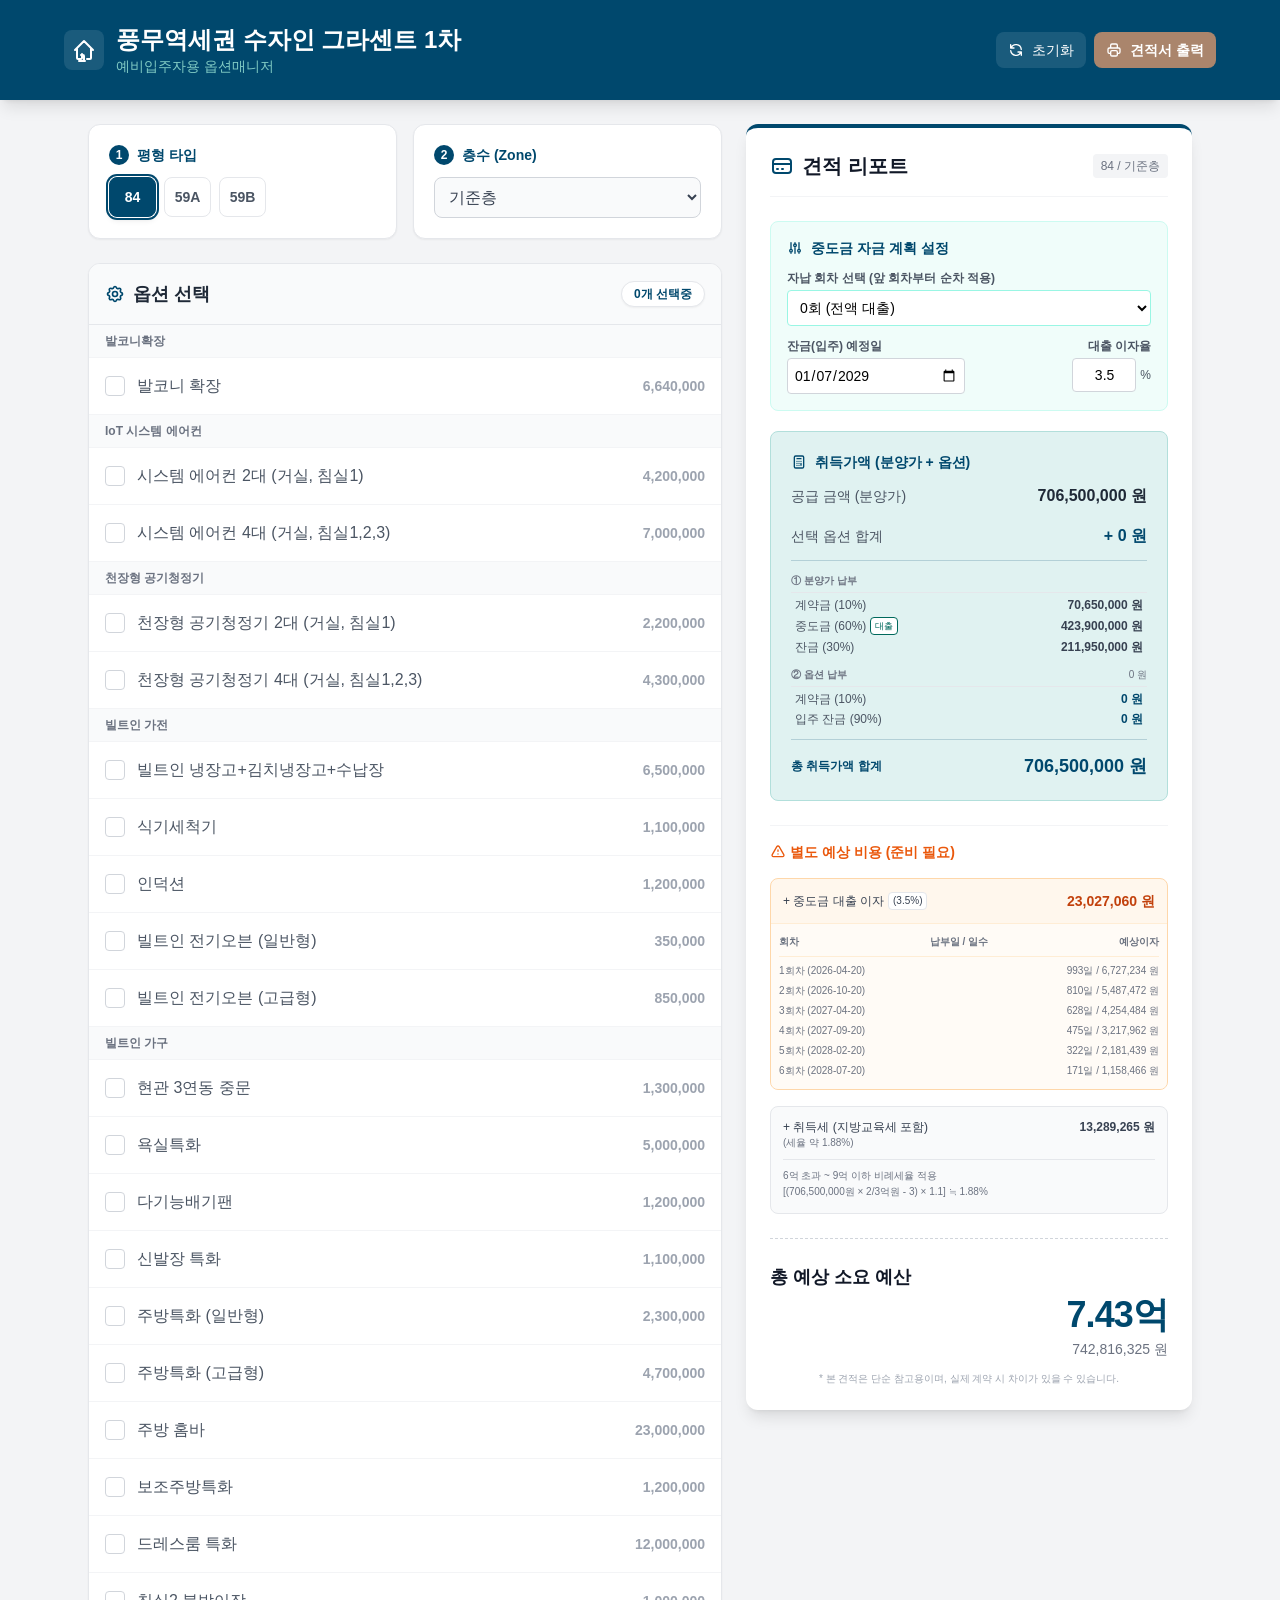
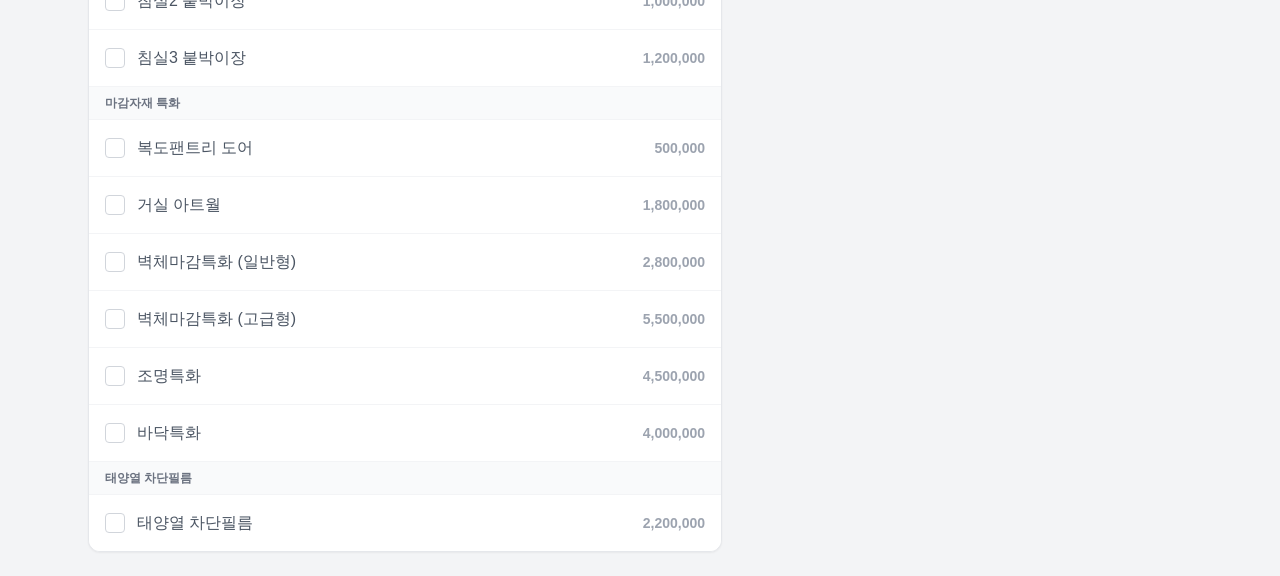
==== index.html @ fd463804 "index change" ====
<!DOCTYPE html>
<html lang="ko">
    <head>
        <meta http-equiv="Content-Type" content="text/html; charset=UTF-8">
        <meta name="viewport" content="width=device-width, initial-scale=1.0, maximum-scale=1.0, user-scalable=no">
        <title>풍무역세권 수자인 그라센트 1차</title>
        <meta name="description" content="예비입주자용 부동산/인테리어 자금 설계 시뮬레이터">
        <!-- Favicon (기본값: 집 아이콘) -->
        <!-- 실제 favicon.ico 파일을 사용하시려면 아래 href 값을 파일 경로로 변경하세요. 예: href="favicon.ico" -->
        <link rel="icon" href="favicon.ico">
    
        <!-- 스타일 (Tailwind CSS) -->
        <script src="resource.js"></script>
        <link href="pretendard.css" rel="stylesheet">
    
    <style>
        body { font-family: 'Pretendard', sans-serif; background-color: #f3f4f6; -webkit-font-smoothing: antialiased; }
        
        /* 커스텀 스크롤바 */
        ::-webkit-scrollbar { width: 6px; }
        ::-webkit-scrollbar-track { background: #f1f1f1; }
        ::-webkit-scrollbar-thumb { background: #ccc; border-radius: 3px; }
        ::-webkit-scrollbar-thumb:hover { background: #aaa; }

        /* 인쇄 설정 */
        @media print {
            .no-print { display: none !important; }
            .print-area { display: block !important; }
            body { background-color: white; -webkit-print-color-adjust: exact; }
            input[type="number"], input[type="date"] { -moz-appearance: textfield; border: none; background: transparent; }
            select { -webkit-appearance: none; -moz-appearance: none; appearance: none; border: none; background: transparent; }
        }
        
        /* 옵션 선택 애니메이션 */
        .option-item { transition: all 0.2s ease; }
        .option-item:active { transform: scale(0.99); }
        
        /* 선택 불가 스타일 (Visual Feedback) */
        .option-disabled { 
            opacity: 0.5; 
            pointer-events: none; 
            background-color: #f3f4f6; 
            position: relative; 
            border-color: #e5e7eb;
        }
        .option-disabled::after {
            content: "🚫 선택 불가 (타 옵션과 중복)";
            position: absolute; 
            top: 50%; 
            right: 15px; 
            transform: translateY(-50%);
            font-size: 11px; 
            color: #ef4444; 
            font-weight: bold;
            background-color: rgba(255,255,255,0.8);
            padding: 2px 6px;
            border-radius: 4px;
        }
        
        /* 카테고리 헤더 스타일 */
        .category-header { position: sticky; top: 0; z-index: 5; backdrop-filter: blur(8px); }
    </style>
<style>*, ::before, ::after{--tw-border-spacing-x:0;--tw-border-spacing-y:0;--tw-translate-x:0;--tw-translate-y:0;--tw-rotate:0;--tw-skew-x:0;--tw-skew-y:0;--tw-scale-x:1;--tw-scale-y:1;--tw-pan-x: ;--tw-pan-y: ;--tw-pinch-zoom: ;--tw-scroll-snap-strictness:proximity;--tw-gradient-from-position: ;--tw-gradient-via-position: ;--tw-gradient-to-position: ;--tw-ordinal: ;--tw-slashed-zero: ;--tw-numeric-figure: ;--tw-numeric-spacing: ;--tw-numeric-fraction: ;--tw-ring-inset: ;--tw-ring-offset-width:0px;--tw-ring-offset-color:#fff;--tw-ring-color:rgb(59 130 246 / 0.5);--tw-ring-offset-shadow:0 0 #0000;--tw-ring-shadow:0 0 #0000;--tw-shadow:0 0 #0000;--tw-shadow-colored:0 0 #0000;--tw-blur: ;--tw-brightness: ;--tw-contrast: ;--tw-grayscale: ;--tw-hue-rotate: ;--tw-invert: ;--tw-saturate: ;--tw-sepia: ;--tw-drop-shadow: ;--tw-backdrop-blur: ;--tw-backdrop-brightness: ;--tw-backdrop-contrast: ;--tw-backdrop-grayscale: ;--tw-backdrop-hue-rotate: ;--tw-backdrop-invert: ;--tw-backdrop-opacity: ;--tw-backdrop-saturate: ;--tw-backdrop-sepia: ;--tw-contain-size: ;--tw-contain-layout: ;--tw-contain-paint: ;--tw-contain-style: }::backdrop{--tw-border-spacing-x:0;--tw-border-spacing-y:0;--tw-translate-x:0;--tw-translate-y:0;--tw-rotate:0;--tw-skew-x:0;--tw-skew-y:0;--tw-scale-x:1;--tw-scale-y:1;--tw-pan-x: ;--tw-pan-y: ;--tw-pinch-zoom: ;--tw-scroll-snap-strictness:proximity;--tw-gradient-from-position: ;--tw-gradient-via-position: ;--tw-gradient-to-position: ;--tw-ordinal: ;--tw-slashed-zero: ;--tw-numeric-figure: ;--tw-numeric-spacing: ;--tw-numeric-fraction: ;--tw-ring-inset: ;--tw-ring-offset-width:0px;--tw-ring-offset-color:#fff;--tw-ring-color:rgb(59 130 246 / 0.5);--tw-ring-offset-shadow:0 0 #0000;--tw-ring-shadow:0 0 #0000;--tw-shadow:0 0 #0000;--tw-shadow-colored:0 0 #0000;--tw-blur: ;--tw-brightness: ;--tw-contrast: ;--tw-grayscale: ;--tw-hue-rotate: ;--tw-invert: ;--tw-saturate: ;--tw-sepia: ;--tw-drop-shadow: ;--tw-backdrop-blur: ;--tw-backdrop-brightness: ;--tw-backdrop-contrast: ;--tw-backdrop-grayscale: ;--tw-backdrop-hue-rotate: ;--tw-backdrop-invert: ;--tw-backdrop-opacity: ;--tw-backdrop-saturate: ;--tw-backdrop-sepia: ;--tw-contain-size: ;--tw-contain-layout: ;--tw-contain-paint: ;--tw-contain-style: }/* ! tailwindcss v3.4.17 | MIT License | https://tailwindcss.com */*,::after,::before{box-sizing:border-box;border-width:0;border-style:solid;border-color:#e5e7eb}::after,::before{--tw-content:''}:host,html{line-height:1.5;-webkit-text-size-adjust:100%;-moz-tab-size:4;tab-size:4;font-family:ui-sans-serif, system-ui, sans-serif, "Apple Color Emoji", "Segoe UI Emoji", "Segoe UI Symbol", "Noto Color Emoji";font-feature-settings:normal;font-variation-settings:normal;-webkit-tap-highlight-color:transparent}body{margin:0;line-height:inherit}hr{height:0;color:inherit;border-top-width:1px}abbr:where([title]){-webkit-text-decoration:underline dotted;text-decoration:underline dotted}h1,h2,h3,h4,h5,h6{font-size:inherit;font-weight:inherit}a{color:inherit;text-decoration:inherit}b,strong{font-weight:bolder}code,kbd,pre,samp{font-family:ui-monospace, SFMono-Regular, Menlo, Monaco, Consolas, "Liberation Mono", "Courier New", monospace;font-feature-settings:normal;font-variation-settings:normal;font-size:1em}small{font-size:80%}sub,sup{font-size:75%;line-height:0;position:relative;vertical-align:baseline}sub{bottom:-.25em}sup{top:-.5em}table{text-indent:0;border-color:inherit;border-collapse:collapse}button,input,optgroup,select,textarea{font-family:inherit;font-feature-settings:inherit;font-variation-settings:inherit;font-size:100%;font-weight:inherit;line-height:inherit;letter-spacing:inherit;color:inherit;margin:0;padding:0}button,select{text-transform:none}button,input:where([type=button]),input:where([type=reset]),input:where([type=submit]){-webkit-appearance:button;background-color:transparent;background-image:none}:-moz-focusring{outline:auto}:-moz-ui-invalid{box-shadow:none}progress{vertical-align:baseline}::-webkit-inner-spin-button,::-webkit-outer-spin-button{height:auto}[type=search]{-webkit-appearance:textfield;outline-offset:-2px}::-webkit-search-decoration{-webkit-appearance:none}::-webkit-file-upload-button{-webkit-appearance:button;font:inherit}summary{display:list-item}blockquote,dd,dl,figure,h1,h2,h3,h4,h5,h6,hr,p,pre{margin:0}fieldset{margin:0;padding:0}legend{padding:0}menu,ol,ul{list-style:none;margin:0;padding:0}dialog{padding:0}textarea{resize:vertical}input::placeholder,textarea::placeholder{opacity:1;color:#9ca3af}[role=button],button{cursor:pointer}:disabled{cursor:default}audio,canvas,embed,iframe,img,object,svg,video{display:block;vertical-align:middle}img,video{max-width:100%;height:auto}[hidden]:where(:not([hidden=until-found])){display:none}.relative{position:relative}.sticky{position:sticky}.top-0{top:0px}.top-24{top:6rem}.z-20{z-index:20}.z-30{z-index:30}.col-span-5{grid-column:span 5 / span 5}.mx-auto{margin-left:auto;margin-right:auto}.my-3{margin-top:0.75rem;margin-bottom:0.75rem}.mb-1{margin-bottom:0.25rem}.mb-3{margin-bottom:0.75rem}.mb-5{margin-bottom:1.25rem}.mb-6{margin-bottom:1.5rem}.mt-1{margin-top:0.25rem}.mt-2{margin-top:0.5rem}.mt-3{margin-top:0.75rem}.mt-6{margin-top:1.5rem}.ml-2{margin-left:0.5rem}.block{display:block}.flex{display:flex}.grid{display:grid}.hidden{display:none}.h-4{height:1rem}.h-5{height:1.25rem}.h-6{height:1.5rem}.h-\[34px\]{height:34px}.h-\[500px\]{height:500px}.h-\[600px\]{height:600px}.h-10{height:2.5rem}.min-h-\[40px\]{min-height:40px}.w-16{width:4rem}.w-4{width:1rem}.w-5{width:1.25rem}.w-6{width:1.5rem}.w-full{width:100%}.max-w-6xl{max-width:72rem}.flex-1{flex:1 1 0%}.flex-shrink-0{flex-shrink:0}.flex-grow{flex-grow:1}.cursor-pointer{cursor:pointer}.grid-cols-1{grid-template-columns:repeat(1, minmax(0, 1fr))}.grid-cols-2{grid-template-columns:repeat(2, minmax(0, 1fr))}.grid-cols-5{grid-template-columns:repeat(5, minmax(0, 1fr))}.flex-col{flex-direction:column}.items-end{align-items:flex-end}.items-center{align-items:center}.justify-end{justify-content:flex-end}.justify-center{justify-content:center}.justify-between{justify-content:space-between}.gap-1{gap:0.25rem}.gap-2{gap:0.5rem}.gap-3{gap:0.75rem}.gap-4{gap:1rem}.gap-6{gap:1.5rem}.space-y-1 > :not([hidden]) ~ :not([hidden]){--tw-space-y-reverse:0;margin-top:calc(0.25rem * calc(1 - var(--tw-space-y-reverse)));margin-bottom:calc(0.25rem * var(--tw-space-y-reverse))}.space-y-2 > :not([hidden]) ~ :not([hidden]){--tw-space-y-reverse:0;margin-top:calc(0.5rem * calc(1 - var(--tw-space-y-reverse)));margin-bottom:calc(0.5rem * var(--tw-space-y-reverse))}.space-y-4 > :not([hidden]) ~ :not([hidden]){--tw-space-y-reverse:0;margin-top:calc(1rem * calc(1 - var(--tw-space-y-reverse)));margin-bottom:calc(1rem * var(--tw-space-y-reverse))}.space-y-6 > :not([hidden]) ~ :not([hidden]){--tw-space-y-reverse:0;margin-top:calc(1.5rem * calc(1 - var(--tw-space-y-reverse)));margin-bottom:calc(1.5rem * var(--tw-space-y-reverse))}.overflow-hidden{overflow:hidden}.overflow-y-auto{overflow-y:auto}.whitespace-nowrap{white-space:nowrap}.break-keep{word-break:keep-all}.rounded{border-radius:0.25rem}.rounded-full{border-radius:9999px}.rounded-lg{border-radius:0.5rem}.rounded-xl{border-radius:0.75rem}.border{border-width:1px}.border-b{border-bottom-width:1px}.border-t{border-top-width:1px}.border-t-4{border-top-width:4px}.border-dashed{border-style:dashed}.border-\[\#00486d\]{--tw-border-opacity:1;border-color:rgb(0 77 64 / var(--tw-border-opacity, 1))}.border-\[\#00486d\]\/20{border-color:rgb(0 77 64 / 0.2)}.border-\[\#00695c\]{--tw-border-opacity:1;border-color:rgb(0 105 92 / var(--tw-border-opacity, 1))}.border-\[\#99f6e4\]{--tw-border-opacity:1;border-color:rgb(153 246 228 / var(--tw-border-opacity, 1))}.border-\[\#b2dfdb\]{--tw-border-opacity:1;border-color:rgb(178 223 219 / var(--tw-border-opacity, 1))}.border-\[\#ccfbf1\]{--tw-border-opacity:1;border-color:rgb(204 251 241 / var(--tw-border-opacity, 1))}.border-gray-100{--tw-border-opacity:1;border-color:rgb(243 244 246 / var(--tw-border-opacity, 1))}.border-gray-200{--tw-border-opacity:1;border-color:rgb(229 231 235 / var(--tw-border-opacity, 1))}.border-gray-300{--tw-border-opacity:1;border-color:rgb(209 213 219 / var(--tw-border-opacity, 1))}.border-orange-100{--tw-border-opacity:1;border-color:rgb(255 237 213 / var(--tw-border-opacity, 1))}.border-orange-200{--tw-border-opacity:1;border-color:rgb(254 215 170 / var(--tw-border-opacity, 1))}.bg-\[\#00486d\]{--tw-bg-opacity:1;background-color:rgb(0 77 64 / var(--tw-bg-opacity, 1))}.bg-\[\#00695c\]{--tw-bg-opacity:1;background-color:rgb(0 105 92 / var(--tw-bg-opacity, 1))}.bg-\[\#e0f2f1\]{--tw-bg-opacity:1;background-color:rgb(224 242 241 / var(--tw-bg-opacity, 1))}.bg-\[\#f0fdfa\]{--tw-bg-opacity:1;background-color:rgb(240 253 250 / var(--tw-bg-opacity, 1))}.bg-gray-100{--tw-bg-opacity:1;background-color:rgb(243 244 246 / var(--tw-bg-opacity, 1))}.bg-gray-50{--tw-bg-opacity:1;background-color:rgb(249 250 251 / var(--tw-bg-opacity, 1))}.bg-orange-50{--tw-bg-opacity:1;background-color:rgb(255 247 237 / var(--tw-bg-opacity, 1))}.bg-white{--tw-bg-opacity:1;background-color:rgb(255 255 255 / var(--tw-bg-opacity, 1))}.bg-white\/10{background-color:rgb(255 255 255 / 0.1)}.bg-white\/50{background-color:rgb(255 255 255 / 0.5)}.p-1\.5{padding:0.375rem}.p-2{padding:0.5rem}.p-2\.5{padding:0.625rem}.p-3{padding:0.75rem}.p-4{padding:1rem}.p-5{padding:1.25rem}.p-6{padding:1.5rem}.px-1{padding-left:0.25rem;padding-right:0.25rem}.px-2{padding-left:0.5rem;padding-right:0.5rem}.px-3{padding-left:0.75rem;padding-right:0.75rem}.py-1{padding-top:0.25rem;padding-bottom:0.25rem}.py-2{padding-top:0.5rem;padding-bottom:0.5rem}.px-4{padding-left:1rem;padding-right:1rem}.pb-1{padding-bottom:0.25rem}.pb-4{padding-bottom:1rem}.pt-2{padding-top:0.5rem}.pt-3{padding-top:0.75rem}.pt-4{padding-top:1rem}.pt-6{padding-top:1.5rem}.text-center{text-align:center}.text-right{text-align:right}.text-4xl{font-size:2.25rem;line-height:2.5rem}.text-\[10px\]{font-size:10px}.text-\[9px\]{font-size:9px}.text-base{font-size:1rem;line-height:1.5rem}.text-lg{font-size:1.125rem;line-height:1.75rem}.text-sm{font-size:0.875rem;line-height:1.25rem}.text-xl{font-size:1.25rem;line-height:1.75rem}.text-xs{font-size:0.75rem;line-height:1rem}.font-bold{font-weight:700}.font-extrabold{font-weight:800}.font-medium{font-weight:500}.font-normal{font-weight:400}.font-semibold{font-weight:600}.leading-relaxed{line-height:1.625}.leading-tight{line-height:1.25}.tracking-tight{letter-spacing:-0.025em}.text-\[\#00486d\]{--tw-text-opacity:1;color:rgb(0 77 64 / var(--tw-text-opacity, 1))}.text-\[\#00695c\]{--tw-text-opacity:1;color:rgb(0 105 92 / var(--tw-text-opacity, 1))}.text-\[\#80cbc4\]{--tw-text-opacity:1;color:rgb(128 203 196 / var(--tw-text-opacity, 1))}.text-gray-400{--tw-text-opacity:1;color:rgb(156 163 175 / var(--tw-text-opacity, 1))}.text-gray-500{--tw-text-opacity:1;color:rgb(107 114 128 / var(--tw-text-opacity, 1))}.text-gray-600{--tw-text-opacity:1;color:rgb(75 85 99 / var(--tw-text-opacity, 1))}.text-gray-700{--tw-text-opacity:1;color:rgb(55 65 81 / var(--tw-text-opacity, 1))}.text-gray-800{--tw-text-opacity:1;color:rgb(31 41 55 / var(--tw-text-opacity, 1))}.text-gray-900{--tw-text-opacity:1;color:rgb(17 24 39 / var(--tw-text-opacity, 1))}.text-orange-600{--tw-text-opacity:1;color:rgb(234 88 12 / var(--tw-text-opacity, 1))}.text-orange-700{--tw-text-opacity:1;color:rgb(194 65 12 / var(--tw-text-opacity, 1))}.text-white{--tw-text-opacity:1;color:rgb(255 255 255 / var(--tw-text-opacity, 1))}.shadow-lg{--tw-shadow:0 10px 15px -3px rgb(0 0 0 / 0.1), 0 4px 6px -4px rgb(0 0 0 / 0.1);--tw-shadow-colored:0 10px 15px -3px var(--tw-shadow-color), 0 4px 6px -4px var(--tw-shadow-color);box-shadow:var(--tw-ring-offset-shadow, 0 0 #0000), var(--tw-ring-shadow, 0 0 #0000), var(--tw-shadow)}.shadow-sm{--tw-shadow:0 1px 2px 0 rgb(0 0 0 / 0.05);--tw-shadow-colored:0 1px 2px 0 var(--tw-shadow-color);box-shadow:var(--tw-ring-offset-shadow, 0 0 #0000), var(--tw-ring-shadow, 0 0 #0000), var(--tw-shadow)}.shadow-md{--tw-shadow:0 4px 6px -1px rgb(0 0 0 / 0.1), 0 2px 4px -2px rgb(0 0 0 / 0.1);--tw-shadow-colored:0 4px 6px -1px var(--tw-shadow-color), 0 2px 4px -2px var(--tw-shadow-color);box-shadow:var(--tw-ring-offset-shadow, 0 0 #0000), var(--tw-ring-shadow, 0 0 #0000), var(--tw-shadow)}.ring-2{--tw-ring-offset-shadow:var(--tw-ring-inset) 0 0 0 var(--tw-ring-offset-width) var(--tw-ring-offset-color);--tw-ring-shadow:var(--tw-ring-inset) 0 0 0 calc(2px + var(--tw-ring-offset-width)) var(--tw-ring-color);box-shadow:var(--tw-ring-offset-shadow), var(--tw-ring-shadow), var(--tw-shadow, 0 0 #0000)}.ring-\[\#00486d\]{--tw-ring-opacity:1;--tw-ring-color:rgb(0 77 64 / var(--tw-ring-opacity, 1))}.ring-offset-1{--tw-ring-offset-width:1px}.transition-colors{transition-property:color, background-color, border-color, fill, stroke, -webkit-text-decoration-color;transition-property:color, background-color, border-color, text-decoration-color, fill, stroke;transition-property:color, background-color, border-color, text-decoration-color, fill, stroke, -webkit-text-decoration-color;transition-timing-function:cubic-bezier(0.4, 0, 0.2, 1);transition-duration:150ms}.transition-all{transition-property:all;transition-timing-function:cubic-bezier(0.4, 0, 0.2, 1);transition-duration:150ms}.last\:border-b-0:last-child{border-bottom-width:0px}.hover\:bg-\[\#00796b\]:hover{--tw-bg-opacity:1;background-color:rgb(0 121 107 / var(--tw-bg-opacity, 1))}.hover\:bg-white:hover{--tw-bg-opacity:1;background-color:rgb(255 255 255 / var(--tw-bg-opacity, 1))}.hover\:bg-white\/20:hover{background-color:rgb(255 255 255 / 0.2)}.hover\:bg-gray-50:hover{--tw-bg-opacity:1;background-color:rgb(249 250 251 / var(--tw-bg-opacity, 1))}.focus\:border-\[\#00486d\]:focus{--tw-border-opacity:1;border-color:rgb(0 77 64 / var(--tw-border-opacity, 1))}.focus\:outline-none:focus{outline:2px solid transparent;outline-offset:2px}.focus\:ring-2:focus{--tw-ring-offset-shadow:var(--tw-ring-inset) 0 0 0 var(--tw-ring-offset-width) var(--tw-ring-offset-color);--tw-ring-shadow:var(--tw-ring-inset) 0 0 0 calc(2px + var(--tw-ring-offset-width)) var(--tw-ring-color);box-shadow:var(--tw-ring-offset-shadow), var(--tw-ring-shadow), var(--tw-shadow, 0 0 #0000)}.focus\:ring-\[\#00486d\]:focus{--tw-ring-opacity:1;--tw-ring-color:rgb(0 77 64 / var(--tw-ring-opacity, 1))}@media (min-width: 768px){.md\:inline{display:inline}.md\:h-auto{height:auto}.md\:w-auto{width:auto}.md\:grid-cols-2{grid-template-columns:repeat(2, minmax(0, 1fr))}.md\:flex-row{flex-direction:row}.md\:p-6{padding:1.5rem}.md\:text-2xl{font-size:1.5rem;line-height:2rem}.md\:text-sm{font-size:0.875rem;line-height:1.25rem}.md\:text-base{font-size:1rem;line-height:1.5rem}}@media (min-width: 1024px){.lg\:col-span-5{grid-column:span 5 / span 5}.lg\:col-span-7{grid-column:span 7 / span 7}.lg\:grid-cols-12{grid-template-columns:repeat(12, minmax(0, 1fr))}}</style><style></style></head>
<body>
    
    <!-- Header -->
    <header class="bg-[#00486d] text-white p-4 md:p-6 shadow-lg sticky top-0 z-30 no-print">
        <div class="max-w-6xl mx-auto flex flex-col md:flex-row justify-between items-center gap-4">
            <div class="flex items-center gap-3 w-full md:w-auto">
                <div class="bg-white/10 p-2 rounded-lg">
                    <svg class="w-6 h-6" fill="none" stroke="currentColor" viewBox="0 0 24 24"><path stroke-linecap="round" stroke-linejoin="round" stroke-width="2" d="M3 12l2-2m0 0l7-7 7 7M5 10v10a1 1 0 001 1h3m10-11l2 2m-2-2v10a1 1 0 01-1 1h-3m-6 0a1 1 0 001-1v-4a1 1 0 01-1 1h2a1 1 0 011 1v4a1 1 0 001 1m-6 0h6"></path></svg>
                </div>
                <div>
                    <h1 class="text-lg md:text-2xl font-bold leading-tight">풍무역세권 수자인 그라센트 1차</h1>
                    <p class="text-[#80cbc4] text-xs md:text-sm">예비입주자용 옵션매니저</p>
                </div>
            </div>
            <div class="flex gap-2 w-full md:w-auto justify-end">
                <button onclick="resetApp()" class="px-3 py-2 bg-white/10 hover:bg-white/20 rounded-lg text-sm flex items-center gap-2 transition-colors">
                    <svg class="w-4 h-4" fill="none" stroke="currentColor" viewBox="0 0 24 24"><path stroke-linecap="round" stroke-linejoin="round" stroke-width="2" d="M4 4v5h.582m15.356 2A8.001 8.001 0 004.582 9m0 0H9m11 11v-5h-.581m0 0a8.003 8.003 0 01-15.357-2m15.357 2H15"></path></svg>
                    <span class="hidden md:inline">초기화</span>
                </button>
                <button onclick="printReport()" class="px-3 py-2 bg-[#aa856c] hover:bg-[#d0a385] rounded-lg text-sm flex items-center gap-2 transition-colors font-semibold">
                    <svg class="w-4 h-4" fill="none" stroke="currentColor" viewBox="0 0 24 24"><path stroke-linecap="round" stroke-linejoin="round" stroke-width="2" d="M17 17h2a2 2 0 002-2v-4a2 2 0 00-2-2H5a2 2 0 00-2 2v4a2 2 0 002 2h2m2 4h6a2 2 0 002-2v-4a2 2 0 00-2-2H9a2 2 0 00-2 2v4a2 2 0 002 2zm8-12V5a2 2 0 00-2-2H9a2 2 0 00-2 2v4h10z"></path></svg>
                    견적서 출력
                </button>
            </div>
        </div>
    </header>

    <div class="max-w-6xl mx-auto p-4 md:p-6 grid grid-cols-1 lg:grid-cols-12 gap-6 w-full flex-grow">
        
        <!-- Main Controls (Left) -->
        <div class="lg:col-span-7 space-y-6 no-print">
            
            <!-- Type & Floor Selectors -->
            <div class="grid grid-cols-1 md:grid-cols-2 gap-4">
                <!-- STEP 1: Type -->
                <div class="bg-white p-5 rounded-xl shadow-sm border border-gray-200">
                    <h3 class="text-sm font-bold text-[#00486d] mb-3 flex items-center gap-2">
                        <span class="w-5 h-5 rounded-full bg-[#00486d] text-white flex items-center justify-center text-xs">1</span>
                        평형 타입
                    </h3>
                    <div id="type-buttons" class="grid grid-cols-5 gap-2 min-h-[40px]">
                <button onclick="setType('59A')" class="h-10 rounded-lg font-bold text-sm transition-all border flex items-center justify-center bg-white text-gray-600 border-gray-200 hover:bg-gray-50">
                    59A
                </button>
                <button onclick="setType('59B')" class="h-10 rounded-lg font-bold text-sm transition-all border flex items-center justify-center bg-white text-gray-600 border-gray-200 hover:bg-gray-50">
                    59B
                </button>
                <button onclick="setType('84')" class="h-10 rounded-lg font-bold text-sm transition-all border flex items-center justify-center bg-[#00486d] text-white border-[#00486d] shadow-md ring-2 ring-[#00486d] ring-offset-1">
                    84
                </button>
            </div>
        </div>

        <!-- STEP 2: Floor -->
        <div class="bg-white p-5 rounded-xl shadow-sm border border-gray-200">
            <h3 class="text-sm font-bold text-[#00486d] mb-3 flex items-center gap-2">
                <span class="w-5 h-5 rounded-full bg-[#00486d] text-white flex items-center justify-center text-xs">2</span>
                층수 (Zone)
            </h3>
            <div class="relative min-h-[40px]">
                <select id="floor-select" onchange="updateFloor(this.value)" class="w-full p-2.5 border border-gray-300 rounded-lg font-medium text-gray-700 focus:outline-none focus:ring-2 focus:ring-[#00486d] bg-gray-50 cursor-pointer hover:bg-white transition-colors">
                    <option value="1F">1층</option>
                    <option value="2F">2층</option>
                    <option value="3F">3층</option>
                    <option value="4F">4층</option>
                    <option value="5F">5층</option>
                    <option value="5F+">기준층</option>
                </select>
            </div>
        </div>
        </div>

            <!-- STEP 3: Options List -->
            <div class="bg-white rounded-xl shadow-sm border border-gray-200 overflow-hidden flex flex-col h-[600px] md:h-auto">
                <div class="p-4 bg-gray-50 border-b border-gray-200 flex justify-between items-center sticky top-0 z-20">
                    <h2 class="font-bold text-lg flex items-center gap-2 text-gray-800">
                        <svg class="w-5 h-5 text-[#00486d]" fill="none" stroke="currentColor" viewBox="0 0 24 24"><path stroke-linecap="round" stroke-linejoin="round" stroke-width="2" d="M10.325 4.317c.426-1.756 2.924-1.756 3.35 0a1.724 1.724 0 002.573 1.066c1.543-.94 3.31.826 2.37 2.37a1.724 1.724 0 001.065 2.572c1.756.426 1.756 2.924 0 3.35a1.724 1.724 0 00-1.066 2.573c.94 1.543-.826 3.31-2.37 2.37a1.724 1.724 0 00-2.572 1.065c-.426 1.756-2.924 1.756-3.35 0a1.724 1.724 0 00-2.573-1.066c-1.543.94-3.31-.826-2.37-2.37a1.724 1.724 0 00-1.065-2.572c-1.756-.426-1.756-2.924 0-3.35a1.724 1.724 0 001.066-2.573c-.94-1.543.826-3.31 2.37-2.37.996.608 2.296.07 2.572-1.065z"></path><path stroke-linecap="round" stroke-linejoin="round" stroke-width="2" d="M15 12a3 3 0 11-6 0 3 3 0 016 0z"></path></svg>
                        옵션 선택
                    </h2>
                    <span id="option-count-badge" class="text-xs bg-white border border-gray-200 px-3 py-1 rounded-full text-[#00486d] font-bold shadow-sm">0개 선택중</span>
                </div>
                
                <div id="options-container" class="overflow-y-auto flex-grow h-[500px] md:h-auto">
                    
                </div>
            </div>
        </div>

        <!-- Summary Panel (Right - Sticky) -->
        <div class="lg:col-span-5">
            <div class="bg-white p-6 rounded-xl shadow-lg border-t-4 border-[#00486d] sticky top-24 print-area">
                <div class="flex justify-between items-center mb-6 border-b border-gray-100 pb-4">
                    <h2 class="text-xl font-bold text-gray-900 flex items-center gap-2">
                        <svg class="w-6 h-6 text-[#00486d]" fill="none" stroke="currentColor" viewBox="0 0 24 24"><path stroke-linecap="round" stroke-linejoin="round" stroke-width="2" d="M3 10h18M7 15h1m4 0h1m-7 4h12a3 3 0 003-3V8a3 3 0 00-3-3H6a3 3 0 00-3 3v8a3 3 0 003 3z"></path></svg>
                        견적 리포트
                    </h2>
                    <div id="summary-badge" class="text-right text-xs text-gray-500 bg-gray-100 px-2 py-1 rounded font-medium">84A / 20층 이상</div>
                </div>

                <!-- 중도금 설정 -->
                <div class="bg-[#f0fdfa] p-4 rounded-lg border border-[#ccfbf1] mb-5 no-print">
                    <h3 class="text-sm font-bold text-[#00486d] mb-3 flex items-center gap-2">
                        <svg class="w-4 h-4" fill="none" stroke="currentColor" viewBox="0 0 24 24"><path stroke-linecap="round" stroke-linejoin="round" stroke-width="2" d="M12 6V4m0 2a2 2 0 100 4m0-4a2 2 0 110 4m-6 8a2 2 0 100-4m0 4a2 2 0 110-4m0 4v2m0-6V4m6 6v10m6-2a2 2 0 100-4m0 4a2 2 0 110-4m0 4v2m0-6V4"></path></svg>
                        중도금 자금 계획 설정
                    </h3>
                    <div class="mb-3">
                        <label class="block text-xs font-semibold text-gray-600 mb-1">자납 회차 선택 (앞 회차부터 순차 적용)</label>
                        <select id="self-pay-select" onchange="updateSelfPayRounds(this.value)" class="w-full p-2 border border-[#99f6e4] rounded text-sm bg-white focus:outline-none focus:ring-2 focus:ring-[#00486d]">
                            <option value="0">0회 (전액 대출)</option>
                            <option value="1">1회차 자납 (10%)</option>
                            <option value="2">1~2회차 자납 (20%)</option>
                            <option value="3">1~3회차 자납 (30%)</option>
                            <option value="4">1~4회차 자납 (40%)</option>
                            <option value="5">1~5회차 자납 (50%)</option>
                            <option value="6">전액 자납 (60%, 무이자)</option>
                        </select>
                    </div>
                    
                    <div class="grid grid-cols-2 gap-2">
                        <div>
                            <label class="block text-xs font-semibold text-gray-600 mb-1">잔금(입주) 예정일</label>
                            <input type="date" id="balance-date" value="2028-10-25" onchange="updateSummary()" class="w-full p-1.5 border border-gray-300 rounded text-sm bg-white focus:outline-none focus:border-[#00486d]">
                        </div>
                        <div>
                            <label class="block text-xs font-semibold text-gray-600 mb-1 text-right">대출 이자율</label>
                            <div class="flex items-center justify-end gap-1 h-[34px]">
                                <input type="number" id="interest-rate-input" value="3.5" step="0.1" min="0" onchange="updateInterestRate(this.value)" class="w-16 p-1.5 border border-gray-300 rounded text-right text-sm focus:outline-none focus:border-[#00486d]">
                                <span class="text-xs text-gray-600">%</span>
                            </div>
                        </div>
                    </div>
                </div>

                <!-- 취득가액 상세 -->
                <div class="bg-[#e0f2f1] p-5 rounded-lg border border-[#b2dfdb] mb-6">
                    <h3 class="text-[#00486d] font-bold text-sm mb-3 flex items-center gap-2">
                        <svg class="w-4 h-4" fill="none" stroke="currentColor" viewBox="0 0 24 24"><path stroke-linecap="round" stroke-linejoin="round" stroke-width="2" d="M9 7h6m0 10v-3m-3 3h.01M9 17h.01M9 14h.01M12 14h.01M15 11h.01M12 11h.01M9 11h.01M7 21h10a2 2 0 002-2V5a2 2 0 00-2-2H7a2 2 0 00-2 2v14a2 2 0 002 2z"></path></svg>
                        취득가액 (분양가 + 옵션)
                    </h3>
                    
                    <div class="space-y-4 text-sm">
                        <div class="flex justify-between items-center">
                            <span class="text-gray-600">공급 금액 (분양가)</span>
                            <span id="val-base-price" class="font-bold text-gray-800 text-base">710,000,000 원</span>
                        </div>
                        
                        <div>
                            <div class="flex justify-between items-center">
                                <span class="text-gray-600 flex items-center gap-1">
                                    선택 옵션 합계
                                </span>
                                <span id="val-option-price" class="font-bold text-[#00486d] text-base">+ 0 원</span>
                            </div>
                            <!-- Selected Option List Container -->
                            <div id="selected-options-list" class="hidden mt-2 p-2 bg-gray-50 rounded border border-gray-200 text-xs text-gray-600 space-y-1">
                                <!-- JS Injected -->
                            </div>
                        </div>
                    </div>

                    <hr class="border-[#00486d]/20 my-3">
                    
                    <div class="space-y-1 mb-3">
                        <div class="text-[10px] font-bold text-gray-500 mb-1 border-b border-gray-200 pb-1">① 분양가 납부</div>
                        <div class="flex justify-between items-center px-1">
                            <span class="text-xs text-gray-600">계약금 (10%)</span>
                            <span id="val-apt-contract" class="text-xs font-bold text-gray-700">71,000,000 원</span>
                        </div>
                        <div class="flex justify-between items-center px-1">
                            <span class="text-xs text-gray-600 flex items-center gap-1">
                                중도금 (60%) 
                                <span id="label-method-apt" class="text-[9px] bg-white border border-[#00695c] px-1 rounded text-[#00695c]">대출</span>
                            </span>
                            <span id="val-apt-interim" class="text-xs font-bold text-gray-700">426,000,000 원</span>
                        </div>
                        <div class="flex justify-between items-center px-1">
                            <span class="text-xs text-gray-600">잔금 (30%)</span>
                            <span id="val-apt-balance" class="text-xs font-bold text-gray-700">213,000,000 원</span>
                        </div>
                    </div>

                    <div class="space-y-1 mb-3">
                        <div class="text-[10px] font-bold text-gray-500 mb-1 border-b border-gray-200 pb-1 flex justify-between">
                            <span>② 옵션 납부</span>
                            <span id="val-opt-total-mini" class="font-normal">0 원</span>
                        </div>
                        <div class="flex justify-between items-center px-1">
                            <span class="text-xs text-gray-600">계약금 (10%)</span>
                            <span id="val-opt-contract" class="text-xs font-bold text-[#00486d]">0 원</span>
                        </div>
                        <div class="flex justify-between items-center px-1">
                            <span class="text-xs text-gray-600">입주 잔금 (90%)</span>
                            <span id="val-opt-balance" class="text-xs font-bold text-[#00486d]">0 원</span>
                        </div>
                    </div>

                    <div class="mt-3 pt-3 border-t border-[#00486d]/20 flex justify-between items-center">
                        <span class="text-xs font-bold text-[#00486d]">총 취득가액 합계</span>
                        <span id="val-total-contract" class="text-lg font-extrabold text-[#00486d]">710,000,000 원</span>
                    </div>
                </div>

                <!-- 부가 비용 -->
                <div class="space-y-4 text-sm border-t border-gray-100 pt-4">
                    <h4 class="font-bold text-orange-600 text-sm flex items-center gap-1">
                        <svg class="w-4 h-4" fill="none" stroke="currentColor" viewBox="0 0 24 24"><path stroke-linecap="round" stroke-linejoin="round" stroke-width="2" d="M12 9v2m0 4h.01m-6.938 4h13.856c1.54 0 2.502-1.667 1.732-3L13.732 4c-.77-1.333-2.694-1.333-3.464 0L3.34 16c-.77 1.333.192 3 1.732 3z"></path></svg>
                        별도 예상 비용 (준비 필요)
                    </h4>
                    
                    <!-- 이자 상세 내역 (Expandable) -->
                    <div class="bg-orange-50 rounded-lg border border-orange-200 overflow-hidden">
                        <div class="p-3 border-b border-orange-100 flex justify-between items-center">
                            <div class="text-xs text-gray-700 flex items-center gap-1">
                                + 중도금 대출 이자
                                <span id="label-interest-rate" class="text-[10px] bg-white border border-gray-200 px-1 rounded">(3.5%)</span>
                            </div>
                            <span id="val-interest" class="font-bold text-orange-700 text-sm">20,874,000 원</span>
                        </div>
                        
                        <!-- Breakdown Table -->
                        <div class="p-2 bg-white/50 text-[10px] text-gray-500 space-y-1">
                            <div class="flex justify-between font-semibold border-b pb-1 border-orange-100">
                                <span>회차</span>
                                <span>납부일 / 일수</span>
                                <span>예상이자</span>
                            </div>
                            <div id="interest-breakdown-list">
                        <div class="flex justify-between items-center ">
                            <span>1회차 (2026-04-20)</span>
                            <span class="text-right">
                                924일 / 6,290,794 원
                            </span>
                        </div>
                        <div class="flex justify-between items-center ">
                            <span>2회차 (2026-09-20)</span>
                            <span class="text-right">
                                770일 / 5,242,328 원
                            </span>
                        </div>
                        <div class="flex justify-between items-center ">
                            <span>3회차 (2027-02-20)</span>
                            <span class="text-right">
                                616일 / 4,193,863 원
                            </span>
                        </div>
                        <div class="flex justify-between items-center ">
                            <span>4회차 (2027-09-20)</span>
                            <span class="text-right">
                                399일 / 2,716,479 원
                            </span>
                        </div>
                        <div class="flex justify-between items-center ">
                            <span>5회차 (2028-02-20)</span>
                            <span class="text-right">
                                252일 / 1,715,671 원
                            </span>
                        </div>
                        <div class="flex justify-between items-center ">
                            <span>6회차 (2028-07-20)</span>
                            <span class="text-right">
                                105일 / 714,863 원
                            </span>
                        </div></div>
                        </div>
                    </div>

                    <div class="bg-gray-50 p-3 rounded-lg border border-gray-200 space-y-2">
                        <div class="flex justify-between text-xs text-gray-700">
                            <div class="flex flex-col">
                                <span>+ 취득세 (지방교육세 포함)</span>
                                <span id="label-tax-rate" class="text-[10px] text-gray-500">(세율 약 1.91%)</span>
                            </div>
                            <span id="val-tax" class="font-bold">13,537,333 원</span>
                        </div>
                        
                        <!-- Tax Calculation Formula Display -->
                        <div id="tax-formula-display" class="text-[10px] text-gray-500 border-t border-gray-200 pt-2 leading-relaxed break-keep">6억 초과 ~ 9억 이하 비례세율 적용<br>[(710,000,000원 × 2/3억원 - 3) × 1.1] ≒ 1.91%</div>
                    </div>
                </div>

                <div class="mt-6 pt-6 border-t border-dashed border-gray-300">
                    <div class="flex justify-between items-end mb-1">
                        <span class="text-gray-900 font-bold text-lg">총 예상 소요 예산</span>
                    </div>
                    <div class="text-right">
                        <span id="val-total-short" class="text-4xl font-extrabold text-[#00486d] tracking-tight">7.44억</span>
                        <div id="val-total-full" class="text-sm text-gray-500 font-medium mt-1">744,411,333 원</div>
                    </div>
                </div>

                <p class="text-[10px] text-gray-400 text-center mt-3 no-print">
                    * 본 견적은 단순 참고용이며, 실제 계약 시 차이가 있을 수 있습니다.
                </p>
            </div>
        </div>

    </div>

    <!-- PURE JAVASCRIPT LOGIC -->
    <script>
        // --- DATA ---
        const FLOOR_KEYS = ["1F", "2F", "3F", "4F", "5F", "5F+"];
        const FLOOR_LABELS = {
            "1F": "1층", "2F": "2층", "3F": "3층", "4F": "4층", 
            "5F": "5층", "5F+": "기준층",
        };

        const PRICE_TABLE = {
            "59A": { "1F": 513600000, "2F": 522000000, "3F": 527600000, "4F": 538700000, "5F": 549900000, "5F+": 558300000 },
            "59B": { "1F": 512800000, "2F": 521100000, "3F": 526700000, "4F": 537800000, "5F": 548800000, "5F+": 557200000 },
            "84": { "1F": 649100000, "2F": 659700000, "3F": 666700000, "4F": 680900000, "5F": 695000000, "5F+": 706500000 },
        };

        const INTERIM_DATES = [
            "2026-04-20", // 1차
            "2026-10-20", // 2차
            "2027-04-20", // 3차
            "2027-09-20", // 4차
            "2028-02-20", // 5차
            "2028-07-20"  // 6차
        ];

        const OPTION_CATEGORIES = ["발코니확장", "IoT 시스템 에어컨", "천장형 공기청정기", "빌트인 가전", "빌트인 가구", "마감자재 특화", "태양열 차단필름"];
        
        const SINGLE_SELECT_CATEGORIES = ["IoT 시스템 에어컨", "천장형 공기청정기", "시스템 청정환기"];
        
        const EXCLUSIVE_GROUPS = {
            "oven_group": ["kitchen_oven_1", "kitchen_oven_2"],
            "kicthen_group" : ["furniture_3", "furniture_4"],
            "materials_group" : ["materials_2", "materials_3", "materials_4"],
        };

        // --- OPTION DATABASE ---
        const COMMON_OPTS = [
            { id: "clean_1", category: "천장형 공기청정기", name: "천장형 공기청정기 2대 (거실, 침실1)", price: 2200000 },
            { id: "clean_2", category: "천장형 공기청정기", name: "천장형 공기청정기 4대 (거실, 침실1,2,3)", price: 4300000 },
            { id: "kitchen_1", category: "빌트인 가전", name: "빌트인 냉장고+김치냉장고+수납장", price: 6500000 },
            { id: "kitchen_2", category: "빌트인 가전", name: "식기세척기", price: 1100000 },
            { id: "kitchen_3", category: "빌트인 가전", name: "인덕션", price: 1200000 },
            { id: "kitchen_oven_1", category: "빌트인 가전", name: "빌트인 전기오븐 (일반형)", price: 350000 },
            { id: "kitchen_oven_2", category: "빌트인 가전", name: "빌트인 전기오븐 (고급형)", price: 850000 },
            { id: "furniture_1", category: "빌트인 가구", name: "현관 3연동 중문", price: 1300000 },
            { id: "furniture_11", category: "빌트인 가구", name: "욕실특화", price: 5000000 },
            { id: "furniture_12", category: "빌트인 가구", name: "다기능배기팬", price: 1200000 },
            { id: "materials_7", category: "마감자재 특화", name: "복도팬트리 도어 ", price: 500000 },
        ];

        const TYPE_SPECIFIC_OPTS = {
            "59A": [
                { id: "balcony", category: "발코니확장", name: "발코니 확장", price: 5360000 },
                { id: "air_1", category: "IoT 시스템 에어컨", name: "시스템 에어컨 2대 (거실, 침실1)", price: 4000000 },
                { id: "air_2", category: "IoT 시스템 에어컨", name: "시스템 에어컨 4대 (거실, 침실1,2,3)", price: 6500000 },
                { id: "furniture_2", category: "빌트인 가구", name: "신발장 특화", price: 800000 },
                { id: "furniture_3", category: "빌트인 가구", name: "주방특화 (일반형)", price: 1900000 },
                { id: "furniture_4", category: "빌트인 가구", name: "주방특화 (고급형)", price: 4300000 },

                { id: "furniture_7", category: "빌트인 가구", name: "드레스룸 특화", price: 9000000 },
                { id: "furniture_8", category: "빌트인 가구", name: "침실2 붙박이장", price: 800000 },
                { id: "furniture_9", category: "빌트인 가구", name: "침실3 붙박이장", price: 1000000 },
                { id: "furniture_10", category: "빌트인 가구", name: "침실2,3 공간특화", price: 2500000 },

                { id: "materials_1", category: "마감자재 특화", name: "거실 아트월", price: 1500000 },
                { id: "materials_2", category: "마감자재 특화", name: "벽체마감특화 (일반형)", price: 2300000 },
                { id: "materials_3", category: "마감자재 특화", name: "벽체마감특화 (고급형)", price: 5000000 },
                { id: "materials_4", category: "마감자재 특화", name: "벽체마감특화 (고급형/침실2,3특화선택시)", price: 4200000 },
                { id: "materials_5", category: "마감자재 특화", name: "조명특화", price: 3700000 },
                { id: "materials_6", category: "마감자재 특화", name: "바닥특화", price: 3000000 },

                { id: "sunfilm", category: "태양열 차단필름", name: "태양열 차단필름", price: 2000000},

                
                
            ],
            "59B": [
                { id: "balcony", category: "발코니확장", name: "발코니 확장", price: 5330000 },
                { id: "air_1", category: "IoT 시스템 에어컨", name: "시스템 에어컨 2대 (거실, 침실1)", price: 4000000 },
                { id: "air_2", category: "IoT 시스템 에어컨", name: "시스템 에어컨 4대 (거실, 침실1,2,3)", price: 6500000 },
                
                { id: "furniture_2", category: "빌트인 가구", name: "신발장 특화", price: 800000 },
                { id: "furniture_3", category: "빌트인 가구", name: "주방특화 (일반형)", price: 1900000 },
                { id: "furniture_4", category: "빌트인 가구", name: "주방특화 (고급형)", price: 4300000 },

                { id: "furniture_7", category: "빌트인 가구", name: "드레스룸 특화", price: 9000000 },
                { id: "furniture_8", category: "빌트인 가구", name: "침실2 붙박이장", price: 800000 },
                { id: "furniture_9", category: "빌트인 가구", name: "침실3 붙박이장", price: 1000000 },
                { id: "furniture_10", category: "빌트인 가구", name: "침실2,3 공간특화", price: 2500000 },

                { id: "materials_1", category: "마감자재 특화", name: "거실 아트월", price: 1500000 },
                { id: "materials_2", category: "마감자재 특화", name: "벽체마감특화 (일반형)", price: 2300000 },
                { id: "materials_3", category: "마감자재 특화", name: "벽체마감특화 (고급형)", price: 5000000 },
                { id: "materials_4", category: "마감자재 특화", name: "벽체마감특화 (고급형/침실2,3특화선택시)", price: 4200000 },
                { id: "materials_5", category: "마감자재 특화", name: "조명특화", price: 3700000 },
                { id: "materials_6", category: "마감자재 특화", name: "바닥특화", price: 3000000 },

                { id: "sunfilm", category: "태양열 차단필름", name: "태양열 차단필름", price: 2000000},

            ],
            "84": [
                { id: "balcony", category: "발코니확장", name: "발코니 확장", price: 6640000 },
                { id: "air_1", category: "IoT 시스템 에어컨", name: "시스템 에어컨 2대 (거실, 침실1)", price: 4200000 },
                { id: "air_2", category: "IoT 시스템 에어컨", name: "시스템 에어컨 4대 (거실, 침실1,2,3)", price: 7000000 },
                
                { id: "furniture_2", category: "빌트인 가구", name: "신발장 특화", price: 1100000 },
                { id: "furniture_3", category: "빌트인 가구", name: "주방특화 (일반형)", price: 2300000 },
                { id: "furniture_4", category: "빌트인 가구", name: "주방특화 (고급형)", price: 4700000 },
                { id: "furniture_5", category: "빌트인 가구", name: "주방 홈바", price: 23000000 },
                { id: "furniture_6", category: "빌트인 가구", name: "보조주방특화", price: 1200000 },
                { id: "furniture_7", category: "빌트인 가구", name: "드레스룸 특화", price: 12000000 },
                { id: "furniture_8", category: "빌트인 가구", name: "침실2 붙박이장", price: 1000000 },
                { id: "furniture_9", category: "빌트인 가구", name: "침실3 붙박이장", price: 1200000 },

                { id: "materials_1", category: "마감자재 특화", name: "거실 아트월", price: 1800000 },
                { id: "materials_2", category: "마감자재 특화", name: "벽체마감특화 (일반형)", price: 2800000 },
                { id: "materials_3", category: "마감자재 특화", name: "벽체마감특화 (고급형)", price: 5500000 },
                { id: "materials_5", category: "마감자재 특화", name: "조명특화", price: 4500000 },
                { id: "materials_6", category: "마감자재 특화", name: "바닥특화", price: 4000000 },

                { id: "sunfilm", category: "태양열 차단필름", name: "태양열 차단필름", price: 2200000},
                
            ],
        };

        const APT_DATA = {
            "59A": { interestEstimate35: 14200000 },
            "59B": { interestEstimate35: 14100000 },
            "84": { interestEstimate35: 15808685 },
        };

        let currentState = {
            type: "84",
            floorId: "5F+",
            selectedOptions: new Set(),
            interestRate: 3.5,
            selfPayRounds: 0 
        };

        // --- CORE FUNCTIONS ---
        function initApp() {
            renderTypeButtons();
            renderFloorOptions();
            resetApp(); 
        }

        function resetApp() {
            currentState.type = "84";
            currentState.floorId = "5F+";
            currentState.interestRate = 3.5;
            currentState.selfPayRounds = 0;
            
            document.getElementById('self-pay-select').value = "0";
            document.getElementById('interest-rate-input').value = 3.5;
            document.getElementById('balance-date').value = "2029-01-07"; // Reset date

            resetOptions(currentState.type);
            renderTypeButtons(); 
            const floorSelect = document.getElementById('floor-select');
            if(floorSelect) floorSelect.value = currentState.floorId;
            updateSummary();
        }

        function resetOptions(type) {
            currentState.selectedOptions.clear();
            renderOptionsList();
        }

        function setType(type) {
            currentState.type = type;
            resetOptions(type);
            updateUI(); 
        }

        function updateFloor(floorId) {
            currentState.floorId = floorId;
            updateUI();
        }

        function updateSelfPayRounds(rounds) {
            currentState.selfPayRounds = parseInt(rounds) || 0;
            updateSummary();
        }

        function updateInterestRate(val) {
            currentState.interestRate = parseFloat(val) || 0;
            updateSummary();
        }

        function getMergedOptions(type) {
            let opts = [...COMMON_OPTS];
            if (TYPE_SPECIFIC_OPTS[type]) {
                opts = [...opts, ...TYPE_SPECIFIC_OPTS[type]];
            }
            return opts;
        }

        // Dynamic Price Logic for 84B
        function getOptionPrice(opt) {
            
            return opt.price;
        }

        function isOptionDisabled(opt) {
            const is84C = currentState.type === "84C";
            const is84A = currentState.type === "84A";
            const selected = currentState.selectedOptions;
            
            if (is84C) {
                const hasPlanSpec = selected.has("plan_1") || selected.has("plan_2");
                if (hasPlanSpec) {
                    if (["style_1", "store_1", "store_2", "store_4", "kitchen_2", "bath_2", "air_2", "clean_3"].includes(opt.id)) return true;
                } else {
                    if (["kitchen_3", "bath_3", "air_3", "clean_2"].includes(opt.id)) return true;
                }
            }

            if (is84A) {
                if (selected.has("kitchen_2") && opt.id === "store_2") return true;
                if (selected.has("store_2") && opt.id === "kitchen_2") return true;
            }

            return false;
        }

        function toggleOption(id, category) {
            const currentOpts = getMergedOptions(currentState.type);
            
            if (SINGLE_SELECT_CATEGORIES.includes(category)) {
                if (!currentState.selectedOptions.has(id)) {
                    currentOpts.forEach(o => {
                        if (o.category === category && o.id !== id && currentState.selectedOptions.has(o.id)) {
                            currentState.selectedOptions.delete(o.id);
                        }
                    });
                }
            }

            for (const groupName in EXCLUSIVE_GROUPS) {
                const groupIds = EXCLUSIVE_GROUPS[groupName];
                if (groupIds.includes(id)) {
                    if (!currentState.selectedOptions.has(id)) {
                        groupIds.forEach(gid => {
                            if (gid !== id && currentState.selectedOptions.has(gid)) {
                                currentState.selectedOptions.delete(gid);
                            }
                        });
                    }
                }
            }

            if (currentState.selectedOptions.has(id)) {
                currentState.selectedOptions.delete(id);
            } else {
                currentState.selectedOptions.add(id);
            }
            
            renderOptionsList(); 
            updateSummary();
        }

        // --- RENDERING ---
        function formatMoney(num) {
            return new Intl.NumberFormat('ko-KR').format(num);
        }

        function formatMoneyShort(num) {
            return (num / 100000000).toFixed(2) + "억";
        }

        function renderTypeButtons() {
            const container = document.getElementById('type-buttons');
            if (!container) return;
            container.innerHTML = Object.keys(APT_DATA).map(type => `
                <button onclick="setType('${type}')" 
                    class="h-10 rounded-lg font-bold text-sm transition-all border flex items-center justify-center ${
                        currentState.type === type 
                        ? 'bg-[#00486d] text-white border-[#00486d] shadow-md ring-2 ring-[#00486d] ring-offset-1' 
                        : 'bg-white text-gray-600 border-gray-200 hover:bg-gray-50'
                    }">
                    ${type}
                </button>
            `).join('');
        }

        function renderFloorOptions() {
            const select = document.getElementById('floor-select');
            if (!select) return;
            select.innerHTML = FLOOR_KEYS.map(key => `
                <option value="${key}">${FLOOR_LABELS[key]}</option>
            `).join('');
            select.value = currentState.floorId;
        }

        function renderOptionsList() {
            const container = document.getElementById('options-container');
            if (!container) return;

            const opts = getMergedOptions(currentState.type);
            
            let htmlContent = "";
            OPTION_CATEGORIES.forEach(cat => {
                const catOptions = opts.filter(o => o.category === cat);
                if (catOptions.length === 0) return;

                htmlContent += `<div class="bg-gray-50 px-4 py-2 text-xs font-bold text-gray-500 border-b border-gray-100 category-header flex items-center">${cat}</div>`;

                catOptions.forEach(opt => {
                    const isSelected = currentState.selectedOptions.has(opt.id);
                    const isDisabled = isOptionDisabled(opt);
                    const price = getOptionPrice(opt); // Use dynamic price
                    
                    htmlContent += `
                    <div onclick="${isDisabled ? '' : `toggleOption('${opt.id}', '${opt.category}')`}" 
                         class="option-item p-4 cursor-pointer group hover:bg-gray-50 border-b border-gray-100 last:border-b-0 ${isSelected ? 'bg-[#e0f2f1]/50' : 'bg-white'} ${isDisabled ? 'option-disabled' : ''}">
                        <div class="flex items-center gap-3">
                            <div class="w-5 h-5 rounded border flex items-center justify-center flex-shrink-0 transition-all ${isSelected ? 'bg-[#00486d] border-[#00486d]' : 'border-gray-300 bg-white'}">
                                ${isSelected ? `<svg class="w-3.5 h-3.5 text-white" fill="none" stroke="currentColor" viewBox="0 0 24 24"><path stroke-linecap="round" stroke-linejoin="round" stroke-width="3" d="M5 13l4 4L19 7"></path></svg>` : ''}
                            </div>
                            <div class="flex-1">
                                <div class="flex justify-between items-center">
                                    <span class="font-medium text-sm md:text-base ${isSelected ? 'text-gray-900' : 'text-gray-600'}">
                                        ${opt.name}
                                    </span>
                                    <span class="font-bold text-sm whitespace-nowrap ml-2 ${isSelected ? 'text-[#00486d]' : 'text-gray-400'}">${formatMoney(price)}</span>
                                </div>
                            </div>
                        </div>
                    </div>
                    `;
                });
            });
            container.innerHTML = htmlContent;
            document.getElementById('option-count-badge').innerText = `${currentState.selectedOptions.size}개 선택중`;
        }

        function calcAcquisitionTax(price) {
            let acqRate = 0;
            let formulaText = "";
            let rateDisplay = "";

            if (price <= 600000000) {
                acqRate = 1.1; // 1% + 0.1%
                formulaText = "6억 원 이하 (취득세 1% + 지방교육세 0.1%)";
                rateDisplay = "1.10";
            } else if (price <= 900000000) {
                // Formula: (Price * 2 / 300,000,000 - 3) * 1.1
                // Step 1: Acq Rate = (Price * 2 / 300000000 - 3)
                // Step 2: Total Rate = Acq Rate * 1.1
                const baseRate = (price * 2 / 300000000) - 3;
                // Round baseRate to 4 decimal places? Usually the final tax is calculated.
                // Standard formula often used: Rate(%) = (Price * 2/300mil - 3)
                const totalRate = baseRate * 1.1; 
                acqRate = totalRate;
                
                // Format for display
                const rateForDisplay = totalRate.toFixed(2);
                rateDisplay = rateForDisplay;
                formulaText = `6억 초과 ~ 9억 이하 비례세율 적용\n[(${formatMoney(price)}원 × 2/3억원 - 3) × 1.1] ≒ ${rateForDisplay}%`;
            } else {
                acqRate = 3.3; // 3% + 0.3%
                formulaText = "9억 원 초과 (취득세 3% + 지방교육세 0.3%)";
                rateDisplay = "3.30";
            }
            
            const taxAmount = Math.floor(price * acqRate / 100);
            
            return { 
                amount: taxAmount, 
                rateDisplay: rateDisplay,
                formulaText: formulaText
            };
        }

        function updateSummary() {
            const floorBasedPrice = PRICE_TABLE[currentState.type][currentState.floorId] || 0;
            const currentOpts = getMergedOptions(currentState.type);
            let totalOptionPrice = 0;
            let selectedHtml = "";
            
            currentOpts.forEach(opt => {
                if (currentState.selectedOptions.has(opt.id)) {
                    const price = getOptionPrice(opt);
                    totalOptionPrice += price;
                    selectedHtml += `<div class="flex justify-between"><span>- ${opt.name}</span><span>${formatMoney(price)}</span></div>`;
                }
            });

            const acquisitionValue = floorBasedPrice + totalOptionPrice;

            // Interest Calculation Logic
            // 1. Get Balance Date
            const balanceDateStr = document.getElementById('balance-date').value;
            const balanceDate = new Date(balanceDateStr);
            
            // 2. Loop Installments
            let totalInterest = 0;
            let interestHtml = "";
            const oneDay = 24 * 60 * 60 * 1000;
            
            // Assuming Installment is 10% of SUPPLY PRICE per round (Total 60%)
            const installmentAmount = floorBasedPrice * 0.1; 
            
            INTERIM_DATES.forEach((dateStr, index) => {
                const roundNum = index + 1;
                // Check if this round is Self Paid
                // selfPayRounds = 2 means Round 1 and Round 2 are self paid.
                const isSelfPaid = roundNum <= currentState.selfPayRounds;
                
                let roundInterest = 0;
                let dayDiff = 0;
                let note = "";

                if (!isSelfPaid) {
                    const payDate = new Date(dateStr);
                    // Diff days
                    const diffTime = balanceDate - payDate;
                    dayDiff = Math.ceil(diffTime / oneDay);
                    
                    if (dayDiff > 0) {
                        // Interest = Principal * Rate * Days / 365
                        roundInterest = installmentAmount * (currentState.interestRate / 100) * (dayDiff / 365);
                    }
                } else {
                    note = "(자납)";
                }

                totalInterest += roundInterest;
                
                // Add to breakdown list
                if (roundInterest > 0 || isSelfPaid) {
                    const displayAmt = isSelfPaid ? "0 원" : formatMoney(Math.floor(roundInterest)) + " 원";
                    interestHtml += `
                        <div class="flex justify-between items-center ${isSelfPaid ? 'text-green-600' : ''}">
                            <span>${roundNum}회차 (${dateStr})</span>
                            <span class="text-right">
                                ${isSelfPaid ? note : `${dayDiff}일 / ${displayAmt}`}
                            </span>
                        </div>`;
                }
            });

            document.getElementById('interest-breakdown-list').innerHTML = interestHtml;

            // Tax & Totals
            const taxData = calcAcquisitionTax(acquisitionValue);
            const finalBudget = acquisitionValue + totalInterest + taxData.amount;

            const setVal = (id, val) => { const el = document.getElementById(id); if(el) el.innerText = val; };
            
            setVal('val-base-price', `${formatMoney(floorBasedPrice)} 원`);
            setVal('val-option-price', `+ ${formatMoney(totalOptionPrice)} 원`);

            // Update Selected List
            const listEl = document.getElementById('selected-options-list');
            if (listEl) {
                if (totalOptionPrice > 0) {
                    listEl.innerHTML = selectedHtml;
                    listEl.classList.remove('hidden');
                } else {
                    listEl.classList.add('hidden');
                }
            }

            setVal('summary-badge', `${currentState.type} / ${FLOOR_LABELS[currentState.floorId]}`);
            setVal('val-apt-contract', `${formatMoney(floorBasedPrice * 0.1)} 원`);
            setVal('val-apt-interim', `${formatMoney(floorBasedPrice * 0.6)} 원`);
            setVal('val-apt-balance', `${formatMoney(floorBasedPrice * 0.3)} 원`);
            
            setVal('val-opt-total-mini', `${formatMoney(totalOptionPrice)} 원`);
            setVal('val-opt-contract', `${formatMoney(totalOptionPrice * 0.1)} 원`);
            setVal('val-opt-balance', `${formatMoney(totalOptionPrice * 0.9)} 원`); 

            setVal('val-total-contract', `${formatMoney(acquisitionValue)} 원`);
            setVal('val-interest', `${formatMoney(Math.floor(totalInterest))} 원`);
            document.getElementById('label-interest-rate').innerText = `(${currentState.interestRate}%)`;
            
            setVal('val-tax', `${formatMoney(taxData.amount)} 원`);
            document.getElementById('label-tax-rate').innerText = `(세율 약 ${taxData.rateDisplay}%)`;
            
            // Formula Display Update
            document.getElementById('tax-formula-display').innerText = taxData.formulaText;

            setVal('val-total-short', formatMoneyShort(finalBudget));
            setVal('val-total-full', `${formatMoney(Math.floor(finalBudget))} 원`);
        }

        function updateUI() {
            renderTypeButtons(); 
            const floorSelect = document.getElementById('floor-select');
            if(floorSelect) floorSelect.value = currentState.floorId;
            renderOptionsList();
            updateSummary();
        }

        function printReport() { window.print(); }

        // Robust Initialization
        if (document.readyState === 'loading') {
            document.addEventListener('DOMContentLoaded', initApp);
        } else {
            initApp();
        }
    </script>
<script src="script.js" integrity="sha512-ZpsOmlRQV6y907TI0dKBHq9Md29nnaEIPlkf84rnaERnq6zvWvPUqr2ft8M1aS28oN72PdrCzSjY4U6VaAw1EQ==" data-cf-beacon="{&quot;version&quot;:&quot;2024.11.0&quot;,&quot;token&quot;:&quot;38029c3f833e49d6b4c320819a8f7372&quot;,&quot;r&quot;:1,&quot;server_timing&quot;:{&quot;name&quot;:{&quot;cfCacheStatus&quot;:true,&quot;cfEdge&quot;:true,&quot;cfExtPri&quot;:true,&quot;cfL4&quot;:true,&quot;cfOrigin&quot;:true,&quot;cfSpeedBrain&quot;:true},&quot;location_startswith&quot;:null}}" crossorigin="anonymous"></script>

</body></html>
---- pretendard.css ----
/*
Copyright (c) 2021 Kil Hyung-jin, with Reserved Font Name Pretendard.
https://github.com/orioncactus/pretendard

This Font Software is licensed under the SIL Open Font License, Version 1.1.
This license is copied below, and is also available with a FAQ at:
http://scripts.sil.org/OFL
*/

@font-face {
	font-family: 'Pretendard';
	font-weight: 900;
	font-display: swap;
	src: local('Pretendard Black'), url(../../../packages/pretendard/dist/web/static/woff2/Pretendard-Black.woff2) format('woff2'), url(../../../packages/pretendard/dist/web/static/woff/Pretendard-Black.woff) format('woff');
}

@font-face {
	font-family: 'Pretendard';
	font-weight: 800;
	font-display: swap;
	src: local('Pretendard ExtraBold'), url(../../../packages/pretendard/dist/web/static/woff2/Pretendard-ExtraBold.woff2) format('woff2'), url(../../../packages/pretendard/dist/web/static/woff/Pretendard-ExtraBold.woff) format('woff');
}

@font-face {
	font-family: 'Pretendard';
	font-weight: 700;
	font-display: swap;
	src: local('Pretendard Bold'), url(../../../packages/pretendard/dist/web/static/woff2/Pretendard-Bold.woff2) format('woff2'), url(../../../packages/pretendard/dist/web/static/woff/Pretendard-Bold.woff) format('woff');
}

@font-face {
	font-family: 'Pretendard';
	font-weight: 600;
	font-display: swap;
	src: local('Pretendard SemiBold'), url(../../../packages/pretendard/dist/web/static/woff2/Pretendard-SemiBold.woff2) format('woff2'), url(../../../packages/pretendard/dist/web/static/woff/Pretendard-SemiBold.woff) format('woff');
}

@font-face {
	font-family: 'Pretendard';
	font-weight: 500;
	font-display: swap;
	src: local('Pretendard Medium'), url(../../../packages/pretendard/dist/web/static/woff2/Pretendard-Medium.woff2) format('woff2'), url(../../../packages/pretendard/dist/web/static/woff/Pretendard-Medium.woff) format('woff');
}

@font-face {
	font-family: 'Pretendard';
	font-weight: 400;
	font-display: swap;
	src: local('Pretendard Regular'), url(../../../packages/pretendard/dist/web/static/woff2/Pretendard-Regular.woff2) format('woff2'), url(../../../packages/pretendard/dist/web/static/woff/Pretendard-Regular.woff) format('woff');
}

@font-face {
	font-family: 'Pretendard';
	font-weight: 300;
	font-display: swap;
	src: local('Pretendard Light'), url(../../../packages/pretendard/dist/web/static/woff2/Pretendard-Light.woff2) format('woff2'), url(../../../packages/pretendard/dist/web/static/woff/Pretendard-Light.woff) format('woff');
}

@font-face {
	font-family: 'Pretendard';
	font-weight: 200;
	font-display: swap;
	src: local('Pretendard ExtraLight'), url(../../../packages/pretendard/dist/web/static/woff2/Pretendard-ExtraLight.woff2) format('woff2'), url(../../../packages/pretendard/dist/web/static/woff/Pretendard-ExtraLight.woff) format('woff');
}

@font-face {
	font-family: 'Pretendard';
	font-weight: 100;
	font-display: swap;
	src: local('Pretendard Thin'), url(../../../packages/pretendard/dist/web/static/woff2/Pretendard-Thin.woff2) format('woff2'), url(../../../packages/pretendard/dist/web/static/woff/Pretendard-Thin.woff) format('woff');
}
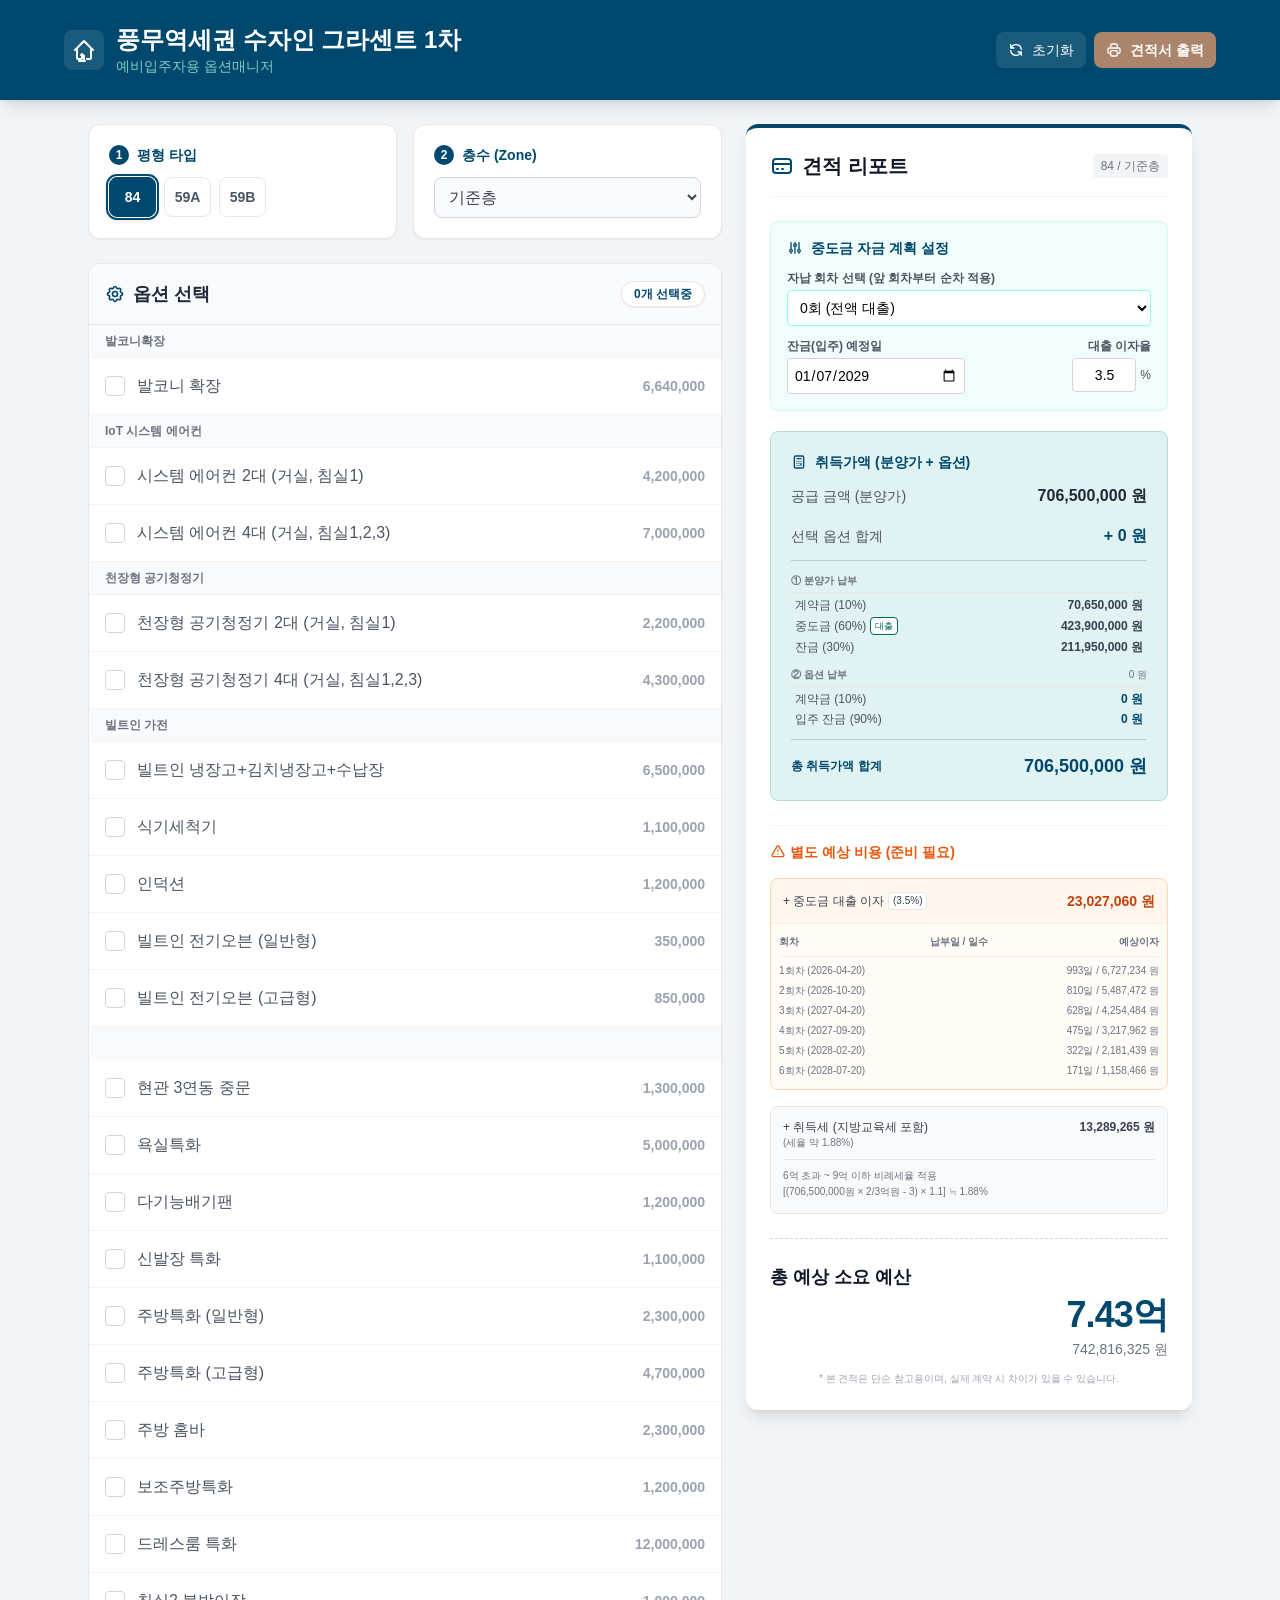
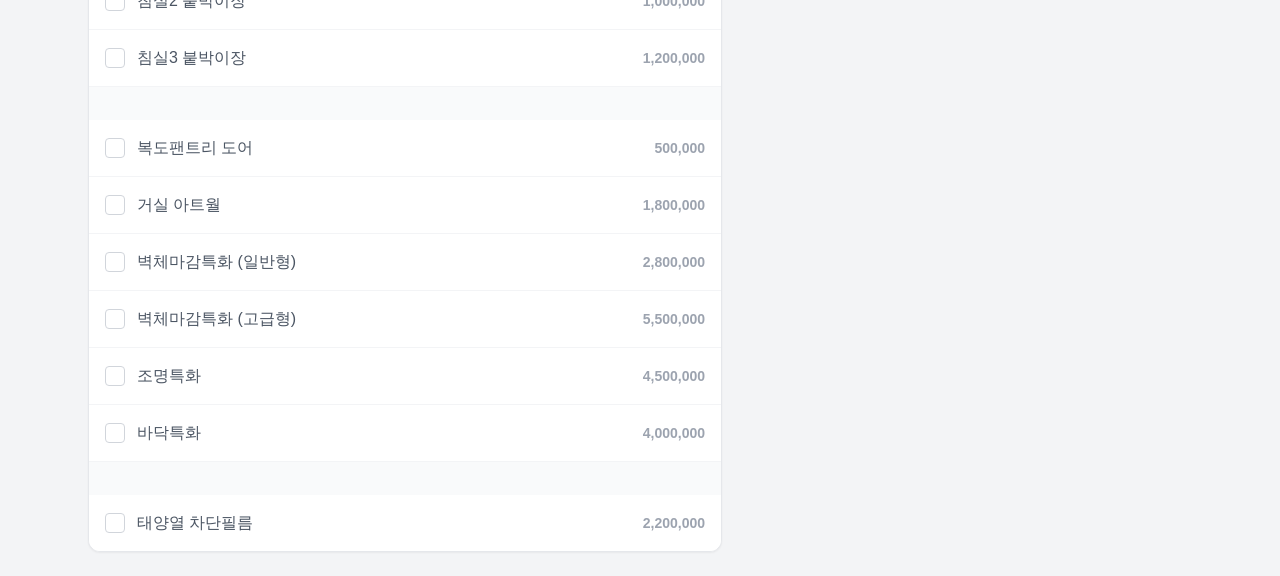
==== commit 1e1c52ff: "84홈바 변경" ====
--- a/index.html
+++ b/index.html
@@ -466,7 +466,7 @@
                 { id: "furniture_2", category: "빌트인 가구", name: "신발장 특화", price: 1100000 },
                 { id: "furniture_3", category: "빌트인 가구", name: "주방특화 (일반형)", price: 2300000 },
                 { id: "furniture_4", category: "빌트인 가구", name: "주방특화 (고급형)", price: 4700000 },
-                { id: "furniture_5", category: "빌트인 가구", name: "주방 홈바", price: 23000000 },
+                { id: "furniture_5", category: "빌트인 가구", name: "주방 홈바", price: 2300000 },
                 { id: "furniture_6", category: "빌트인 가구", name: "보조주방특화", price: 1200000 },
                 { id: "furniture_7", category: "빌트인 가구", name: "드레스룸 특화", price: 12000000 },
                 { id: "furniture_8", category: "빌트인 가구", name: "침실2 붙박이장", price: 1000000 },
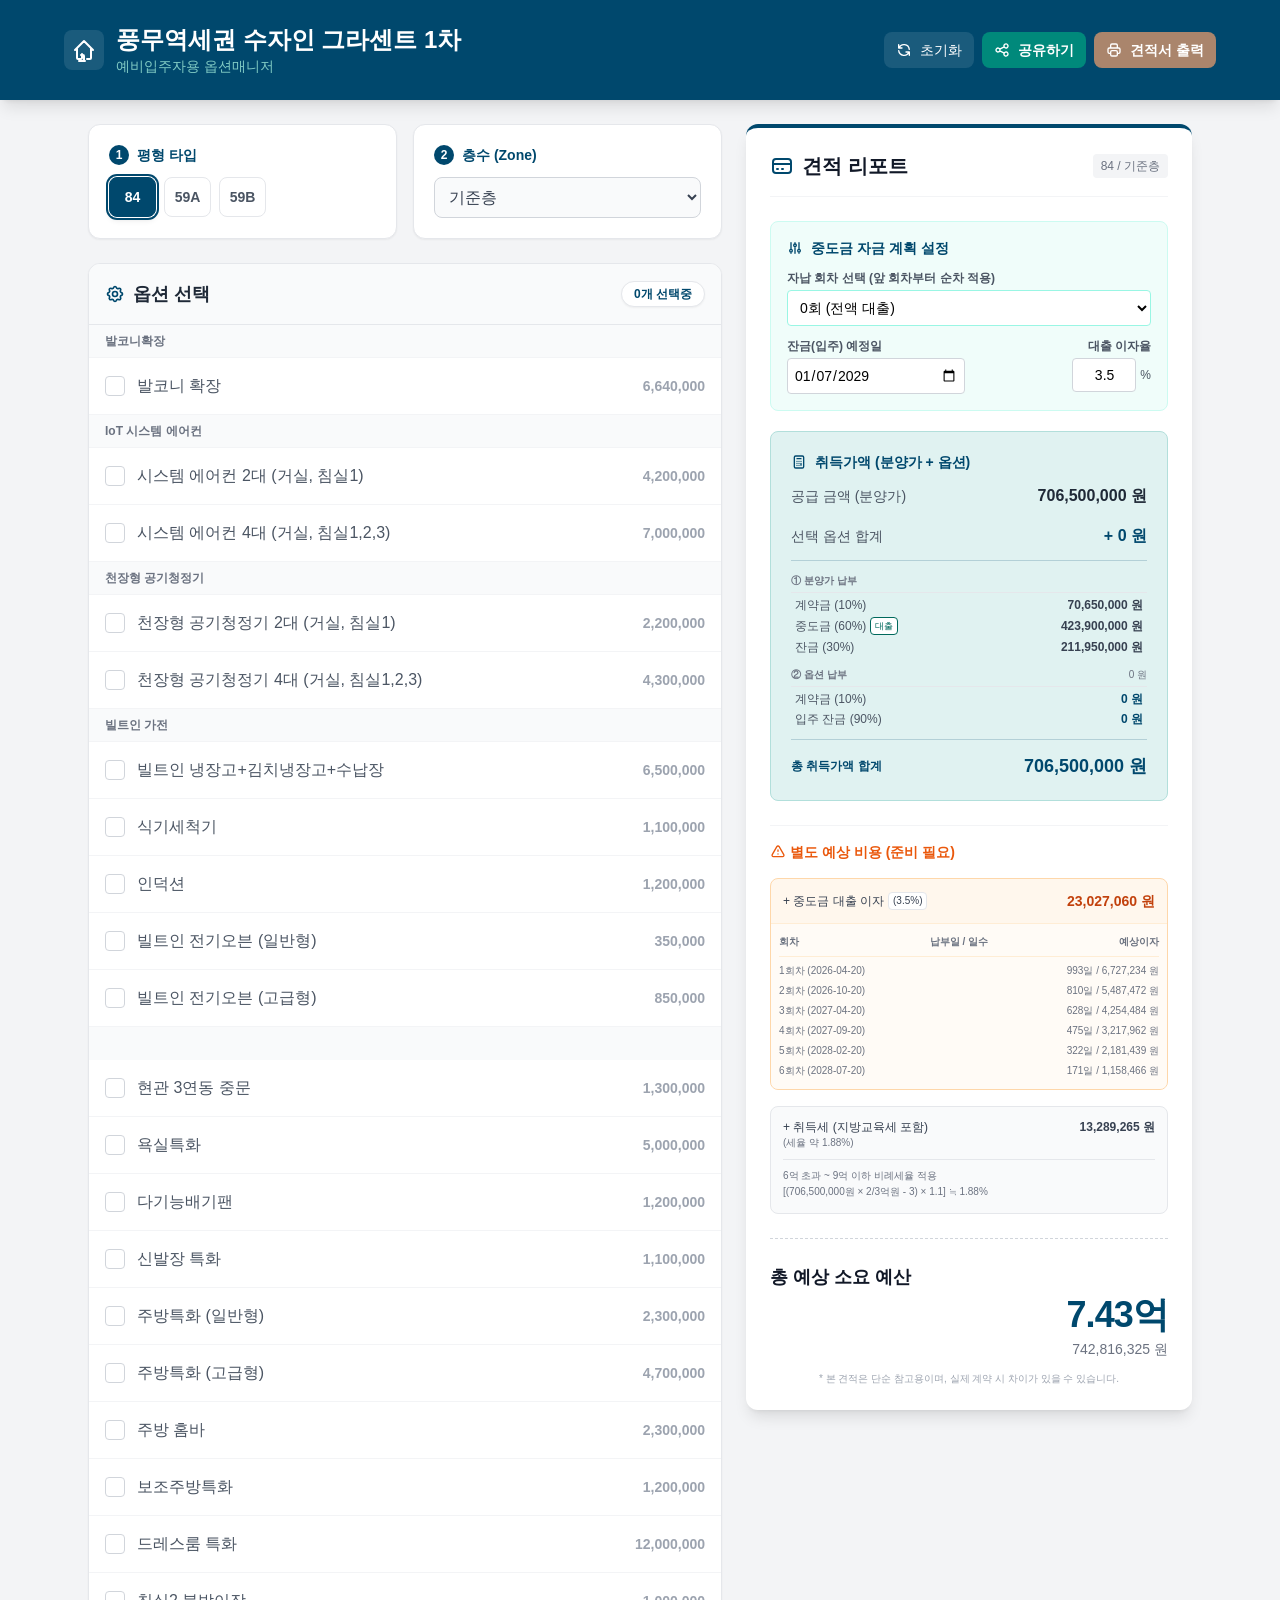
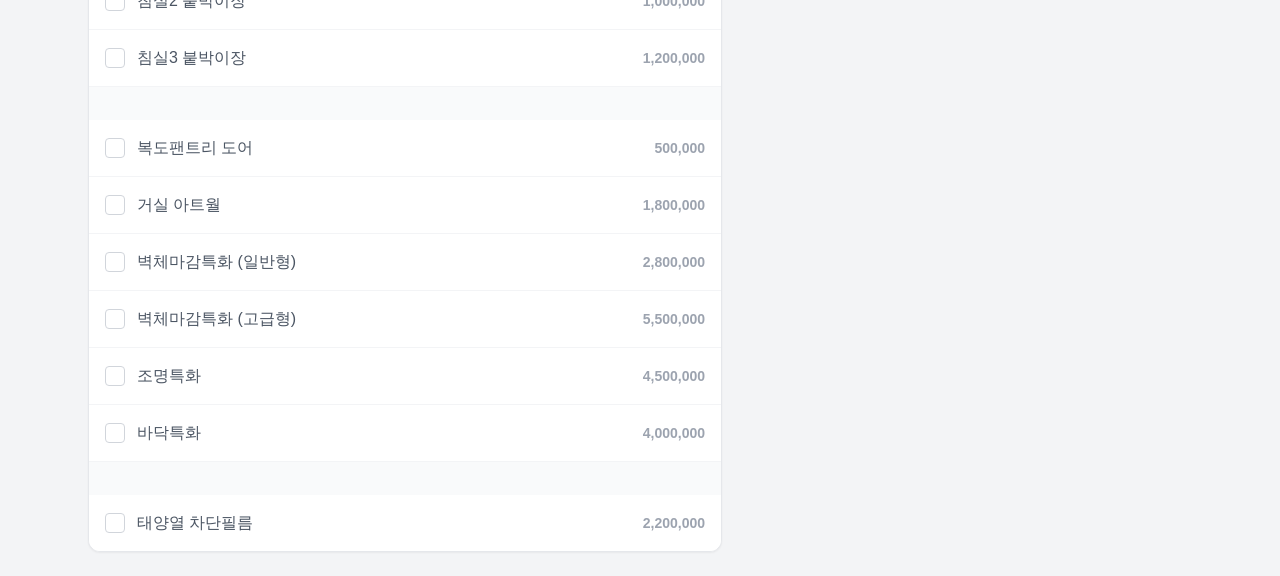
==== commit 0ed22b37: "스크립트 정리 및 공유하기 기능 추가" ====
--- a/index.html
+++ b/index.html
@@ -1,74 +1,35 @@
 <!DOCTYPE html>
 <html lang="ko">
-    <head>
-        <meta http-equiv="Content-Type" content="text/html; charset=UTF-8">
-        <meta name="viewport" content="width=device-width, initial-scale=1.0, maximum-scale=1.0, user-scalable=no">
-        <title>풍무역세권 수자인 그라센트 1차</title>
-        <meta name="description" content="예비입주자용 부동산/인테리어 자금 설계 시뮬레이터">
-        <!-- Favicon (기본값: 집 아이콘) -->
-        <!-- 실제 favicon.ico 파일을 사용하시려면 아래 href 값을 파일 경로로 변경하세요. 예: href="favicon.ico" -->
-        <link rel="icon" href="favicon.ico">
-    
-        <!-- 스타일 (Tailwind CSS) -->
-        <script src="resource.js"></script>
-        <link href="pretendard.css" rel="stylesheet">
-    
-    <style>
-        body { font-family: 'Pretendard', sans-serif; background-color: #f3f4f6; -webkit-font-smoothing: antialiased; }
-        
-        /* 커스텀 스크롤바 */
-        ::-webkit-scrollbar { width: 6px; }
-        ::-webkit-scrollbar-track { background: #f1f1f1; }
-        ::-webkit-scrollbar-thumb { background: #ccc; border-radius: 3px; }
-        ::-webkit-scrollbar-thumb:hover { background: #aaa; }
-
-        /* 인쇄 설정 */
-        @media print {
-            .no-print { display: none !important; }
-            .print-area { display: block !important; }
-            body { background-color: white; -webkit-print-color-adjust: exact; }
-            input[type="number"], input[type="date"] { -moz-appearance: textfield; border: none; background: transparent; }
-            select { -webkit-appearance: none; -moz-appearance: none; appearance: none; border: none; background: transparent; }
-        }
-        
-        /* 옵션 선택 애니메이션 */
-        .option-item { transition: all 0.2s ease; }
-        .option-item:active { transform: scale(0.99); }
-        
-        /* 선택 불가 스타일 (Visual Feedback) */
-        .option-disabled { 
-            opacity: 0.5; 
-            pointer-events: none; 
-            background-color: #f3f4f6; 
-            position: relative; 
-            border-color: #e5e7eb;
-        }
-        .option-disabled::after {
-            content: "🚫 선택 불가 (타 옵션과 중복)";
-            position: absolute; 
-            top: 50%; 
-            right: 15px; 
-            transform: translateY(-50%);
-            font-size: 11px; 
-            color: #ef4444; 
-            font-weight: bold;
-            background-color: rgba(255,255,255,0.8);
-            padding: 2px 6px;
-            border-radius: 4px;
-        }
-        
-        /* 카테고리 헤더 스타일 */
-        .category-header { position: sticky; top: 0; z-index: 5; backdrop-filter: blur(8px); }
-    </style>
-<style>*, ::before, ::after{--tw-border-spacing-x:0;--tw-border-spacing-y:0;--tw-translate-x:0;--tw-translate-y:0;--tw-rotate:0;--tw-skew-x:0;--tw-skew-y:0;--tw-scale-x:1;--tw-scale-y:1;--tw-pan-x: ;--tw-pan-y: ;--tw-pinch-zoom: ;--tw-scroll-snap-strictness:proximity;--tw-gradient-from-position: ;--tw-gradient-via-position: ;--tw-gradient-to-position: ;--tw-ordinal: ;--tw-slashed-zero: ;--tw-numeric-figure: ;--tw-numeric-spacing: ;--tw-numeric-fraction: ;--tw-ring-inset: ;--tw-ring-offset-width:0px;--tw-ring-offset-color:#fff;--tw-ring-color:rgb(59 130 246 / 0.5);--tw-ring-offset-shadow:0 0 #0000;--tw-ring-shadow:0 0 #0000;--tw-shadow:0 0 #0000;--tw-shadow-colored:0 0 #0000;--tw-blur: ;--tw-brightness: ;--tw-contrast: ;--tw-grayscale: ;--tw-hue-rotate: ;--tw-invert: ;--tw-saturate: ;--tw-sepia: ;--tw-drop-shadow: ;--tw-backdrop-blur: ;--tw-backdrop-brightness: ;--tw-backdrop-contrast: ;--tw-backdrop-grayscale: ;--tw-backdrop-hue-rotate: ;--tw-backdrop-invert: ;--tw-backdrop-opacity: ;--tw-backdrop-saturate: ;--tw-backdrop-sepia: ;--tw-contain-size: ;--tw-contain-layout: ;--tw-contain-paint: ;--tw-contain-style: }::backdrop{--tw-border-spacing-x:0;--tw-border-spacing-y:0;--tw-translate-x:0;--tw-translate-y:0;--tw-rotate:0;--tw-skew-x:0;--tw-skew-y:0;--tw-scale-x:1;--tw-scale-y:1;--tw-pan-x: ;--tw-pan-y: ;--tw-pinch-zoom: ;--tw-scroll-snap-strictness:proximity;--tw-gradient-from-position: ;--tw-gradient-via-position: ;--tw-gradient-to-position: ;--tw-ordinal: ;--tw-slashed-zero: ;--tw-numeric-figure: ;--tw-numeric-spacing: ;--tw-numeric-fraction: ;--tw-ring-inset: ;--tw-ring-offset-width:0px;--tw-ring-offset-color:#fff;--tw-ring-color:rgb(59 130 246 / 0.5);--tw-ring-offset-shadow:0 0 #0000;--tw-ring-shadow:0 0 #0000;--tw-shadow:0 0 #0000;--tw-shadow-colored:0 0 #0000;--tw-blur: ;--tw-brightness: ;--tw-contrast: ;--tw-grayscale: ;--tw-hue-rotate: ;--tw-invert: ;--tw-saturate: ;--tw-sepia: ;--tw-drop-shadow: ;--tw-backdrop-blur: ;--tw-backdrop-brightness: ;--tw-backdrop-contrast: ;--tw-backdrop-grayscale: ;--tw-backdrop-hue-rotate: ;--tw-backdrop-invert: ;--tw-backdrop-opacity: ;--tw-backdrop-saturate: ;--tw-backdrop-sepia: ;--tw-contain-size: ;--tw-contain-layout: ;--tw-contain-paint: ;--tw-contain-style: }/* ! tailwindcss v3.4.17 | MIT License | https://tailwindcss.com */*,::after,::before{box-sizing:border-box;border-width:0;border-style:solid;border-color:#e5e7eb}::after,::before{--tw-content:''}:host,html{line-height:1.5;-webkit-text-size-adjust:100%;-moz-tab-size:4;tab-size:4;font-family:ui-sans-serif, system-ui, sans-serif, "Apple Color Emoji", "Segoe UI Emoji", "Segoe UI Symbol", "Noto Color Emoji";font-feature-settings:normal;font-variation-settings:normal;-webkit-tap-highlight-color:transparent}body{margin:0;line-height:inherit}hr{height:0;color:inherit;border-top-width:1px}abbr:where([title]){-webkit-text-decoration:underline dotted;text-decoration:underline dotted}h1,h2,h3,h4,h5,h6{font-size:inherit;font-weight:inherit}a{color:inherit;text-decoration:inherit}b,strong{font-weight:bolder}code,kbd,pre,samp{font-family:ui-monospace, SFMono-Regular, Menlo, Monaco, Consolas, "Liberation Mono", "Courier New", monospace;font-feature-settings:normal;font-variation-settings:normal;font-size:1em}small{font-size:80%}sub,sup{font-size:75%;line-height:0;position:relative;vertical-align:baseline}sub{bottom:-.25em}sup{top:-.5em}table{text-indent:0;border-color:inherit;border-collapse:collapse}button,input,optgroup,select,textarea{font-family:inherit;font-feature-settings:inherit;font-variation-settings:inherit;font-size:100%;font-weight:inherit;line-height:inherit;letter-spacing:inherit;color:inherit;margin:0;padding:0}button,select{text-transform:none}button,input:where([type=button]),input:where([type=reset]),input:where([type=submit]){-webkit-appearance:button;background-color:transparent;background-image:none}:-moz-focusring{outline:auto}:-moz-ui-invalid{box-shadow:none}progress{vertical-align:baseline}::-webkit-inner-spin-button,::-webkit-outer-spin-button{height:auto}[type=search]{-webkit-appearance:textfield;outline-offset:-2px}::-webkit-search-decoration{-webkit-appearance:none}::-webkit-file-upload-button{-webkit-appearance:button;font:inherit}summary{display:list-item}blockquote,dd,dl,figure,h1,h2,h3,h4,h5,h6,hr,p,pre{margin:0}fieldset{margin:0;padding:0}legend{padding:0}menu,ol,ul{list-style:none;margin:0;padding:0}dialog{padding:0}textarea{resize:vertical}input::placeholder,textarea::placeholder{opacity:1;color:#9ca3af}[role=button],button{cursor:pointer}:disabled{cursor:default}audio,canvas,embed,iframe,img,object,svg,video{display:block;vertical-align:middle}img,video{max-width:100%;height:auto}[hidden]:where(:not([hidden=until-found])){display:none}.relative{position:relative}.sticky{position:sticky}.top-0{top:0px}.top-24{top:6rem}.z-20{z-index:20}.z-30{z-index:30}.col-span-5{grid-column:span 5 / span 5}.mx-auto{margin-left:auto;margin-right:auto}.my-3{margin-top:0.75rem;margin-bottom:0.75rem}.mb-1{margin-bottom:0.25rem}.mb-3{margin-bottom:0.75rem}.mb-5{margin-bottom:1.25rem}.mb-6{margin-bottom:1.5rem}.mt-1{margin-top:0.25rem}.mt-2{margin-top:0.5rem}.mt-3{margin-top:0.75rem}.mt-6{margin-top:1.5rem}.ml-2{margin-left:0.5rem}.block{display:block}.flex{display:flex}.grid{display:grid}.hidden{display:none}.h-4{height:1rem}.h-5{height:1.25rem}.h-6{height:1.5rem}.h-\[34px\]{height:34px}.h-\[500px\]{height:500px}.h-\[600px\]{height:600px}.h-10{height:2.5rem}.min-h-\[40px\]{min-height:40px}.w-16{width:4rem}.w-4{width:1rem}.w-5{width:1.25rem}.w-6{width:1.5rem}.w-full{width:100%}.max-w-6xl{max-width:72rem}.flex-1{flex:1 1 0%}.flex-shrink-0{flex-shrink:0}.flex-grow{flex-grow:1}.cursor-pointer{cursor:pointer}.grid-cols-1{grid-template-columns:repeat(1, minmax(0, 1fr))}.grid-cols-2{grid-template-columns:repeat(2, minmax(0, 1fr))}.grid-cols-5{grid-template-columns:repeat(5, minmax(0, 1fr))}.flex-col{flex-direction:column}.items-end{align-items:flex-end}.items-center{align-items:center}.justify-end{justify-content:flex-end}.justify-center{justify-content:center}.justify-between{justify-content:space-between}.gap-1{gap:0.25rem}.gap-2{gap:0.5rem}.gap-3{gap:0.75rem}.gap-4{gap:1rem}.gap-6{gap:1.5rem}.space-y-1 > :not([hidden]) ~ :not([hidden]){--tw-space-y-reverse:0;margin-top:calc(0.25rem * calc(1 - var(--tw-space-y-reverse)));margin-bottom:calc(0.25rem * var(--tw-space-y-reverse))}.space-y-2 > :not([hidden]) ~ :not([hidden]){--tw-space-y-reverse:0;margin-top:calc(0.5rem * calc(1 - var(--tw-space-y-reverse)));margin-bottom:calc(0.5rem * var(--tw-space-y-reverse))}.space-y-4 > :not([hidden]) ~ :not([hidden]){--tw-space-y-reverse:0;margin-top:calc(1rem * calc(1 - var(--tw-space-y-reverse)));margin-bottom:calc(1rem * var(--tw-space-y-reverse))}.space-y-6 > :not([hidden]) ~ :not([hidden]){--tw-space-y-reverse:0;margin-top:calc(1.5rem * calc(1 - var(--tw-space-y-reverse)));margin-bottom:calc(1.5rem * var(--tw-space-y-reverse))}.overflow-hidden{overflow:hidden}.overflow-y-auto{overflow-y:auto}.whitespace-nowrap{white-space:nowrap}.break-keep{word-break:keep-all}.rounded{border-radius:0.25rem}.rounded-full{border-radius:9999px}.rounded-lg{border-radius:0.5rem}.rounded-xl{border-radius:0.75rem}.border{border-width:1px}.border-b{border-bottom-width:1px}.border-t{border-top-width:1px}.border-t-4{border-top-width:4px}.border-dashed{border-style:dashed}.border-\[\#00486d\]{--tw-border-opacity:1;border-color:rgb(0 77 64 / var(--tw-border-opacity, 1))}.border-\[\#00486d\]\/20{border-color:rgb(0 77 64 / 0.2)}.border-\[\#00695c\]{--tw-border-opacity:1;border-color:rgb(0 105 92 / var(--tw-border-opacity, 1))}.border-\[\#99f6e4\]{--tw-border-opacity:1;border-color:rgb(153 246 228 / var(--tw-border-opacity, 1))}.border-\[\#b2dfdb\]{--tw-border-opacity:1;border-color:rgb(178 223 219 / var(--tw-border-opacity, 1))}.border-\[\#ccfbf1\]{--tw-border-opacity:1;border-color:rgb(204 251 241 / var(--tw-border-opacity, 1))}.border-gray-100{--tw-border-opacity:1;border-color:rgb(243 244 246 / var(--tw-border-opacity, 1))}.border-gray-200{--tw-border-opacity:1;border-color:rgb(229 231 235 / var(--tw-border-opacity, 1))}.border-gray-300{--tw-border-opacity:1;border-color:rgb(209 213 219 / var(--tw-border-opacity, 1))}.border-orange-100{--tw-border-opacity:1;border-color:rgb(255 237 213 / var(--tw-border-opacity, 1))}.border-orange-200{--tw-border-opacity:1;border-color:rgb(254 215 170 / var(--tw-border-opacity, 1))}.bg-\[\#00486d\]{--tw-bg-opacity:1;background-color:rgb(0 77 64 / var(--tw-bg-opacity, 1))}.bg-\[\#00695c\]{--tw-bg-opacity:1;background-color:rgb(0 105 92 / var(--tw-bg-opacity, 1))}.bg-\[\#e0f2f1\]{--tw-bg-opacity:1;background-color:rgb(224 242 241 / var(--tw-bg-opacity, 1))}.bg-\[\#f0fdfa\]{--tw-bg-opacity:1;background-color:rgb(240 253 250 / var(--tw-bg-opacity, 1))}.bg-gray-100{--tw-bg-opacity:1;background-color:rgb(243 244 246 / var(--tw-bg-opacity, 1))}.bg-gray-50{--tw-bg-opacity:1;background-color:rgb(249 250 251 / var(--tw-bg-opacity, 1))}.bg-orange-50{--tw-bg-opacity:1;background-color:rgb(255 247 237 / var(--tw-bg-opacity, 1))}.bg-white{--tw-bg-opacity:1;background-color:rgb(255 255 255 / var(--tw-bg-opacity, 1))}.bg-white\/10{background-color:rgb(255 255 255 / 0.1)}.bg-white\/50{background-color:rgb(255 255 255 / 0.5)}.p-1\.5{padding:0.375rem}.p-2{padding:0.5rem}.p-2\.5{padding:0.625rem}.p-3{padding:0.75rem}.p-4{padding:1rem}.p-5{padding:1.25rem}.p-6{padding:1.5rem}.px-1{padding-left:0.25rem;padding-right:0.25rem}.px-2{padding-left:0.5rem;padding-right:0.5rem}.px-3{padding-left:0.75rem;padding-right:0.75rem}.py-1{padding-top:0.25rem;padding-bottom:0.25rem}.py-2{padding-top:0.5rem;padding-bottom:0.5rem}.px-4{padding-left:1rem;padding-right:1rem}.pb-1{padding-bottom:0.25rem}.pb-4{padding-bottom:1rem}.pt-2{padding-top:0.5rem}.pt-3{padding-top:0.75rem}.pt-4{padding-top:1rem}.pt-6{padding-top:1.5rem}.text-center{text-align:center}.text-right{text-align:right}.text-4xl{font-size:2.25rem;line-height:2.5rem}.text-\[10px\]{font-size:10px}.text-\[9px\]{font-size:9px}.text-base{font-size:1rem;line-height:1.5rem}.text-lg{font-size:1.125rem;line-height:1.75rem}.text-sm{font-size:0.875rem;line-height:1.25rem}.text-xl{font-size:1.25rem;line-height:1.75rem}.text-xs{font-size:0.75rem;line-height:1rem}.font-bold{font-weight:700}.font-extrabold{font-weight:800}.font-medium{font-weight:500}.font-normal{font-weight:400}.font-semibold{font-weight:600}.leading-relaxed{line-height:1.625}.leading-tight{line-height:1.25}.tracking-tight{letter-spacing:-0.025em}.text-\[\#00486d\]{--tw-text-opacity:1;color:rgb(0 77 64 / var(--tw-text-opacity, 1))}.text-\[\#00695c\]{--tw-text-opacity:1;color:rgb(0 105 92 / var(--tw-text-opacity, 1))}.text-\[\#80cbc4\]{--tw-text-opacity:1;color:rgb(128 203 196 / var(--tw-text-opacity, 1))}.text-gray-400{--tw-text-opacity:1;color:rgb(156 163 175 / var(--tw-text-opacity, 1))}.text-gray-500{--tw-text-opacity:1;color:rgb(107 114 128 / var(--tw-text-opacity, 1))}.text-gray-600{--tw-text-opacity:1;color:rgb(75 85 99 / var(--tw-text-opacity, 1))}.text-gray-700{--tw-text-opacity:1;color:rgb(55 65 81 / var(--tw-text-opacity, 1))}.text-gray-800{--tw-text-opacity:1;color:rgb(31 41 55 / var(--tw-text-opacity, 1))}.text-gray-900{--tw-text-opacity:1;color:rgb(17 24 39 / var(--tw-text-opacity, 1))}.text-orange-600{--tw-text-opacity:1;color:rgb(234 88 12 / var(--tw-text-opacity, 1))}.text-orange-700{--tw-text-opacity:1;color:rgb(194 65 12 / var(--tw-text-opacity, 1))}.text-white{--tw-text-opacity:1;color:rgb(255 255 255 / var(--tw-text-opacity, 1))}.shadow-lg{--tw-shadow:0 10px 15px -3px rgb(0 0 0 / 0.1), 0 4px 6px -4px rgb(0 0 0 / 0.1);--tw-shadow-colored:0 10px 15px -3px var(--tw-shadow-color), 0 4px 6px -4px var(--tw-shadow-color);box-shadow:var(--tw-ring-offset-shadow, 0 0 #0000), var(--tw-ring-shadow, 0 0 #0000), var(--tw-shadow)}.shadow-sm{--tw-shadow:0 1px 2px 0 rgb(0 0 0 / 0.05);--tw-shadow-colored:0 1px 2px 0 var(--tw-shadow-color);box-shadow:var(--tw-ring-offset-shadow, 0 0 #0000), var(--tw-ring-shadow, 0 0 #0000), var(--tw-shadow)}.shadow-md{--tw-shadow:0 4px 6px -1px rgb(0 0 0 / 0.1), 0 2px 4px -2px rgb(0 0 0 / 0.1);--tw-shadow-colored:0 4px 6px -1px var(--tw-shadow-color), 0 2px 4px -2px var(--tw-shadow-color);box-shadow:var(--tw-ring-offset-shadow, 0 0 #0000), var(--tw-ring-shadow, 0 0 #0000), var(--tw-shadow)}.ring-2{--tw-ring-offset-shadow:var(--tw-ring-inset) 0 0 0 var(--tw-ring-offset-width) var(--tw-ring-offset-color);--tw-ring-shadow:var(--tw-ring-inset) 0 0 0 calc(2px + var(--tw-ring-offset-width)) var(--tw-ring-color);box-shadow:var(--tw-ring-offset-shadow), var(--tw-ring-shadow), var(--tw-shadow, 0 0 #0000)}.ring-\[\#00486d\]{--tw-ring-opacity:1;--tw-ring-color:rgb(0 77 64 / var(--tw-ring-opacity, 1))}.ring-offset-1{--tw-ring-offset-width:1px}.transition-colors{transition-property:color, background-color, border-color, fill, stroke, -webkit-text-decoration-color;transition-property:color, background-color, border-color, text-decoration-color, fill, stroke;transition-property:color, background-color, border-color, text-decoration-color, fill, stroke, -webkit-text-decoration-color;transition-timing-function:cubic-bezier(0.4, 0, 0.2, 1);transition-duration:150ms}.transition-all{transition-property:all;transition-timing-function:cubic-bezier(0.4, 0, 0.2, 1);transition-duration:150ms}.last\:border-b-0:last-child{border-bottom-width:0px}.hover\:bg-\[\#00796b\]:hover{--tw-bg-opacity:1;background-color:rgb(0 121 107 / var(--tw-bg-opacity, 1))}.hover\:bg-white:hover{--tw-bg-opacity:1;background-color:rgb(255 255 255 / var(--tw-bg-opacity, 1))}.hover\:bg-white\/20:hover{background-color:rgb(255 255 255 / 0.2)}.hover\:bg-gray-50:hover{--tw-bg-opacity:1;background-color:rgb(249 250 251 / var(--tw-bg-opacity, 1))}.focus\:border-\[\#00486d\]:focus{--tw-border-opacity:1;border-color:rgb(0 77 64 / var(--tw-border-opacity, 1))}.focus\:outline-none:focus{outline:2px solid transparent;outline-offset:2px}.focus\:ring-2:focus{--tw-ring-offset-shadow:var(--tw-ring-inset) 0 0 0 var(--tw-ring-offset-width) var(--tw-ring-offset-color);--tw-ring-shadow:var(--tw-ring-inset) 0 0 0 calc(2px + var(--tw-ring-offset-width)) var(--tw-ring-color);box-shadow:var(--tw-ring-offset-shadow), var(--tw-ring-shadow), var(--tw-shadow, 0 0 #0000)}.focus\:ring-\[\#00486d\]:focus{--tw-ring-opacity:1;--tw-ring-color:rgb(0 77 64 / var(--tw-ring-opacity, 1))}@media (min-width: 768px){.md\:inline{display:inline}.md\:h-auto{height:auto}.md\:w-auto{width:auto}.md\:grid-cols-2{grid-template-columns:repeat(2, minmax(0, 1fr))}.md\:flex-row{flex-direction:row}.md\:p-6{padding:1.5rem}.md\:text-2xl{font-size:1.5rem;line-height:2rem}.md\:text-sm{font-size:0.875rem;line-height:1.25rem}.md\:text-base{font-size:1rem;line-height:1.5rem}}@media (min-width: 1024px){.lg\:col-span-5{grid-column:span 5 / span 5}.lg\:col-span-7{grid-column:span 7 / span 7}.lg\:grid-cols-12{grid-template-columns:repeat(12, minmax(0, 1fr))}}</style><style></style></head>
+
+<head>
+    <meta http-equiv="Content-Type" content="text/html; charset=UTF-8">
+    <meta name="viewport" content="width=device-width, initial-scale=1.0, maximum-scale=1.0, user-scalable=no">
+    <title>풍무역세권 수자인 그라센트 1차</title>
+    <meta name="description" content="예비입주자용 부동산/인테리어 자금 설계 시뮬레이터">
+    <!-- Favicon (기본값: 집 아이콘) -->
+    <!-- 실제 favicon.ico 파일을 사용하시려면 아래 href 값을 파일 경로로 변경하세요. 예: href="favicon.ico" -->
+    <link rel="icon" href="favicon.ico">
+
+    <!-- 스타일 (Tailwind CSS) -->
+    <script src="js/resource.js"></script>
+    <link href="css/pretendard.css" rel="stylesheet">
+
+    <link href="css/custom.css" rel="stylesheet">
+    <link href="css/tailwind.css" rel="stylesheet">
+</head>
+
 <body>
-    
+
     <!-- Header -->
     <header class="bg-[#00486d] text-white p-4 md:p-6 shadow-lg sticky top-0 z-30 no-print">
         <div class="max-w-6xl mx-auto flex flex-col md:flex-row justify-between items-center gap-4">
             <div class="flex items-center gap-3 w-full md:w-auto">
                 <div class="bg-white/10 p-2 rounded-lg">
-                    <svg class="w-6 h-6" fill="none" stroke="currentColor" viewBox="0 0 24 24"><path stroke-linecap="round" stroke-linejoin="round" stroke-width="2" d="M3 12l2-2m0 0l7-7 7 7M5 10v10a1 1 0 001 1h3m10-11l2 2m-2-2v10a1 1 0 01-1 1h-3m-6 0a1 1 0 001-1v-4a1 1 0 01-1 1h2a1 1 0 011 1v4a1 1 0 001 1m-6 0h6"></path></svg>
+                    <svg class="w-6 h-6" fill="none" stroke="currentColor" viewBox="0 0 24 24">
+                        <path stroke-linecap="round" stroke-linejoin="round" stroke-width="2"
+                            d="M3 12l2-2m0 0l7-7 7 7M5 10v10a1 1 0 001 1h3m10-11l2 2m-2-2v10a1 1 0 01-1 1h-3m-6 0a1 1 0 001-1v-4a1 1 0 01-1 1h2a1 1 0 011 1v4a1 1 0 001 1m-6 0h6">
+                        </path>
+                    </svg>
                 </div>
                 <div>
                     <h1 class="text-lg md:text-2xl font-bold leading-tight">풍무역세권 수자인 그라센트 1차</h1>
@@ -76,12 +37,31 @@
                 </div>
             </div>
             <div class="flex gap-2 w-full md:w-auto justify-end">
-                <button onclick="resetApp()" class="px-3 py-2 bg-white/10 hover:bg-white/20 rounded-lg text-sm flex items-center gap-2 transition-colors">
-                    <svg class="w-4 h-4" fill="none" stroke="currentColor" viewBox="0 0 24 24"><path stroke-linecap="round" stroke-linejoin="round" stroke-width="2" d="M4 4v5h.582m15.356 2A8.001 8.001 0 004.582 9m0 0H9m11 11v-5h-.581m0 0a8.003 8.003 0 01-15.357-2m15.357 2H15"></path></svg>
+                <button onclick="resetApp()"
+                    class="px-3 py-2 bg-white/10 hover:bg-white/20 rounded-lg text-sm flex items-center gap-2 transition-colors">
+                    <svg class="w-4 h-4" fill="none" stroke="currentColor" viewBox="0 0 24 24">
+                        <path stroke-linecap="round" stroke-linejoin="round" stroke-width="2"
+                            d="M4 4v5h.582m15.356 2A8.001 8.001 0 004.582 9m0 0H9m11 11v-5h-.581m0 0a8.003 8.003 0 01-15.357-2m15.357 2H15">
+                        </path>
+                    </svg>
                     <span class="hidden md:inline">초기화</span>
                 </button>
-                <button onclick="printReport()" class="px-3 py-2 bg-[#aa856c] hover:bg-[#d0a385] rounded-lg text-sm flex items-center gap-2 transition-colors font-semibold">
-                    <svg class="w-4 h-4" fill="none" stroke="currentColor" viewBox="0 0 24 24"><path stroke-linecap="round" stroke-linejoin="round" stroke-width="2" d="M17 17h2a2 2 0 002-2v-4a2 2 0 00-2-2H5a2 2 0 00-2 2v4a2 2 0 002 2h2m2 4h6a2 2 0 002-2v-4a2 2 0 00-2-2H9a2 2 0 00-2 2v4a2 2 0 002 2zm8-12V5a2 2 0 00-2-2H9a2 2 0 00-2 2v4h10z"></path></svg>
+                <button onclick="copyShareUrl()"
+                    class="px-3 py-2 bg-[#00897b] hover:bg-[#00796b] rounded-lg text-sm flex items-center gap-2 transition-colors font-semibold">
+                    <svg class="w-4 h-4" fill="none" stroke="currentColor" viewBox="0 0 24 24">
+                        <path stroke-linecap="round" stroke-linejoin="round" stroke-width="2"
+                            d="M8.684 13.342C8.886 12.938 9 12.482 9 12c0-.482-.114-.938-.316-1.342m0 2.684a3 3 0 110-2.684m0 2.684l6.632 3.316m-6.632-6l6.632-3.316m0 0a3 3 0 105.367-2.684 3 3 0 00-5.367 2.684zm0 9.316a3 3 0 105.368 2.684 3 3 0 00-5.368-2.684z">
+                        </path>
+                    </svg>
+                    공유하기
+                </button>
+                <button onclick="printReport()"
+                    class="px-3 py-2 bg-[#aa856c] hover:bg-[#d0a385] rounded-lg text-sm flex items-center gap-2 transition-colors font-semibold">
+                    <svg class="w-4 h-4" fill="none" stroke="currentColor" viewBox="0 0 24 24">
+                        <path stroke-linecap="round" stroke-linejoin="round" stroke-width="2"
+                            d="M17 17h2a2 2 0 002-2v-4a2 2 0 00-2-2H5a2 2 0 00-2 2v4a2 2 0 002 2h2m2 4h6a2 2 0 002-2v-4a2 2 0 00-2-2H9a2 2 0 00-2 2v4a2 2 0 002 2zm8-12V5a2 2 0 00-2-2H9a2 2 0 00-2 2v4h10z">
+                        </path>
+                    </svg>
                     견적서 출력
                 </button>
             </div>
@@ -89,62 +69,78 @@
     </header>
 
     <div class="max-w-6xl mx-auto p-4 md:p-6 grid grid-cols-1 lg:grid-cols-12 gap-6 w-full flex-grow">
-        
+
         <!-- Main Controls (Left) -->
         <div class="lg:col-span-7 space-y-6 no-print">
-            
+
             <!-- Type & Floor Selectors -->
             <div class="grid grid-cols-1 md:grid-cols-2 gap-4">
                 <!-- STEP 1: Type -->
                 <div class="bg-white p-5 rounded-xl shadow-sm border border-gray-200">
                     <h3 class="text-sm font-bold text-[#00486d] mb-3 flex items-center gap-2">
-                        <span class="w-5 h-5 rounded-full bg-[#00486d] text-white flex items-center justify-center text-xs">1</span>
+                        <span
+                            class="w-5 h-5 rounded-full bg-[#00486d] text-white flex items-center justify-center text-xs">1</span>
                         평형 타입
                     </h3>
                     <div id="type-buttons" class="grid grid-cols-5 gap-2 min-h-[40px]">
-                <button onclick="setType('59A')" class="h-10 rounded-lg font-bold text-sm transition-all border flex items-center justify-center bg-white text-gray-600 border-gray-200 hover:bg-gray-50">
-                    59A
-                </button>
-                <button onclick="setType('59B')" class="h-10 rounded-lg font-bold text-sm transition-all border flex items-center justify-center bg-white text-gray-600 border-gray-200 hover:bg-gray-50">
-                    59B
-                </button>
-                <button onclick="setType('84')" class="h-10 rounded-lg font-bold text-sm transition-all border flex items-center justify-center bg-[#00486d] text-white border-[#00486d] shadow-md ring-2 ring-[#00486d] ring-offset-1">
-                    84
-                </button>
-            </div>
-        </div>
-
-        <!-- STEP 2: Floor -->
-        <div class="bg-white p-5 rounded-xl shadow-sm border border-gray-200">
-            <h3 class="text-sm font-bold text-[#00486d] mb-3 flex items-center gap-2">
-                <span class="w-5 h-5 rounded-full bg-[#00486d] text-white flex items-center justify-center text-xs">2</span>
-                층수 (Zone)
-            </h3>
-            <div class="relative min-h-[40px]">
-                <select id="floor-select" onchange="updateFloor(this.value)" class="w-full p-2.5 border border-gray-300 rounded-lg font-medium text-gray-700 focus:outline-none focus:ring-2 focus:ring-[#00486d] bg-gray-50 cursor-pointer hover:bg-white transition-colors">
-                    <option value="1F">1층</option>
-                    <option value="2F">2층</option>
-                    <option value="3F">3층</option>
-                    <option value="4F">4층</option>
-                    <option value="5F">5층</option>
-                    <option value="5F+">기준층</option>
-                </select>
-            </div>
-        </div>
-        </div>
+                        <button onclick="setType('59A')"
+                            class="h-10 rounded-lg font-bold text-sm transition-all border flex items-center justify-center bg-white text-gray-600 border-gray-200 hover:bg-gray-50">
+                            59A
+                        </button>
+                        <button onclick="setType('59B')"
+                            class="h-10 rounded-lg font-bold text-sm transition-all border flex items-center justify-center bg-white text-gray-600 border-gray-200 hover:bg-gray-50">
+                            59B
+                        </button>
+                        <button onclick="setType('84')"
+                            class="h-10 rounded-lg font-bold text-sm transition-all border flex items-center justify-center bg-[#00486d] text-white border-[#00486d] shadow-md ring-2 ring-[#00486d] ring-offset-1">
+                            84
+                        </button>
+                    </div>
+                </div>
+
+                <!-- STEP 2: Floor -->
+                <div class="bg-white p-5 rounded-xl shadow-sm border border-gray-200">
+                    <h3 class="text-sm font-bold text-[#00486d] mb-3 flex items-center gap-2">
+                        <span
+                            class="w-5 h-5 rounded-full bg-[#00486d] text-white flex items-center justify-center text-xs">2</span>
+                        층수 (Zone)
+                    </h3>
+                    <div class="relative min-h-[40px]">
+                        <select id="floor-select" onchange="updateFloor(this.value)"
+                            class="w-full p-2.5 border border-gray-300 rounded-lg font-medium text-gray-700 focus:outline-none focus:ring-2 focus:ring-[#00486d] bg-gray-50 cursor-pointer hover:bg-white transition-colors">
+                            <option value="1F">1층</option>
+                            <option value="2F">2층</option>
+                            <option value="3F">3층</option>
+                            <option value="4F">4층</option>
+                            <option value="5F">5층</option>
+                            <option value="5F+">기준층</option>
+                        </select>
+                    </div>
+                </div>
+            </div>
 
             <!-- STEP 3: Options List -->
-            <div class="bg-white rounded-xl shadow-sm border border-gray-200 overflow-hidden flex flex-col h-[600px] md:h-auto">
-                <div class="p-4 bg-gray-50 border-b border-gray-200 flex justify-between items-center sticky top-0 z-20">
+            <div
+                class="bg-white rounded-xl shadow-sm border border-gray-200 overflow-hidden flex flex-col h-[600px] md:h-auto">
+                <div
+                    class="p-4 bg-gray-50 border-b border-gray-200 flex justify-between items-center sticky top-0 z-20">
                     <h2 class="font-bold text-lg flex items-center gap-2 text-gray-800">
-                        <svg class="w-5 h-5 text-[#00486d]" fill="none" stroke="currentColor" viewBox="0 0 24 24"><path stroke-linecap="round" stroke-linejoin="round" stroke-width="2" d="M10.325 4.317c.426-1.756 2.924-1.756 3.35 0a1.724 1.724 0 002.573 1.066c1.543-.94 3.31.826 2.37 2.37a1.724 1.724 0 001.065 2.572c1.756.426 1.756 2.924 0 3.35a1.724 1.724 0 00-1.066 2.573c.94 1.543-.826 3.31-2.37 2.37a1.724 1.724 0 00-2.572 1.065c-.426 1.756-2.924 1.756-3.35 0a1.724 1.724 0 00-2.573-1.066c-1.543.94-3.31-.826-2.37-2.37a1.724 1.724 0 00-1.065-2.572c-1.756-.426-1.756-2.924 0-3.35a1.724 1.724 0 001.066-2.573c-.94-1.543.826-3.31 2.37-2.37.996.608 2.296.07 2.572-1.065z"></path><path stroke-linecap="round" stroke-linejoin="round" stroke-width="2" d="M15 12a3 3 0 11-6 0 3 3 0 016 0z"></path></svg>
+                        <svg class="w-5 h-5 text-[#00486d]" fill="none" stroke="currentColor" viewBox="0 0 24 24">
+                            <path stroke-linecap="round" stroke-linejoin="round" stroke-width="2"
+                                d="M10.325 4.317c.426-1.756 2.924-1.756 3.35 0a1.724 1.724 0 002.573 1.066c1.543-.94 3.31.826 2.37 2.37a1.724 1.724 0 001.065 2.572c1.756.426 1.756 2.924 0 3.35a1.724 1.724 0 00-1.066 2.573c.94 1.543-.826 3.31-2.37 2.37a1.724 1.724 0 00-2.572 1.065c-.426 1.756-2.924 1.756-3.35 0a1.724 1.724 0 00-2.573-1.066c-1.543.94-3.31-.826-2.37-2.37a1.724 1.724 0 00-1.065-2.572c-1.756-.426-1.756-2.924 0-3.35a1.724 1.724 0 001.066-2.573c-.94-1.543.826-3.31 2.37-2.37.996.608 2.296.07 2.572-1.065z">
+                            </path>
+                            <path stroke-linecap="round" stroke-linejoin="round" stroke-width="2"
+                                d="M15 12a3 3 0 11-6 0 3 3 0 016 0z"></path>
+                        </svg>
                         옵션 선택
                     </h2>
-                    <span id="option-count-badge" class="text-xs bg-white border border-gray-200 px-3 py-1 rounded-full text-[#00486d] font-bold shadow-sm">0개 선택중</span>
-                </div>
-                
+                    <span id="option-count-badge"
+                        class="text-xs bg-white border border-gray-200 px-3 py-1 rounded-full text-[#00486d] font-bold shadow-sm">0개
+                        선택중</span>
+                </div>
+
                 <div id="options-container" class="overflow-y-auto flex-grow h-[500px] md:h-auto">
-                    
+
                 </div>
             </div>
         </div>
@@ -154,21 +150,32 @@
             <div class="bg-white p-6 rounded-xl shadow-lg border-t-4 border-[#00486d] sticky top-24 print-area">
                 <div class="flex justify-between items-center mb-6 border-b border-gray-100 pb-4">
                     <h2 class="text-xl font-bold text-gray-900 flex items-center gap-2">
-                        <svg class="w-6 h-6 text-[#00486d]" fill="none" stroke="currentColor" viewBox="0 0 24 24"><path stroke-linecap="round" stroke-linejoin="round" stroke-width="2" d="M3 10h18M7 15h1m4 0h1m-7 4h12a3 3 0 003-3V8a3 3 0 00-3-3H6a3 3 0 00-3 3v8a3 3 0 003 3z"></path></svg>
+                        <svg class="w-6 h-6 text-[#00486d]" fill="none" stroke="currentColor" viewBox="0 0 24 24">
+                            <path stroke-linecap="round" stroke-linejoin="round" stroke-width="2"
+                                d="M3 10h18M7 15h1m4 0h1m-7 4h12a3 3 0 003-3V8a3 3 0 00-3-3H6a3 3 0 00-3 3v8a3 3 0 003 3z">
+                            </path>
+                        </svg>
                         견적 리포트
                     </h2>
-                    <div id="summary-badge" class="text-right text-xs text-gray-500 bg-gray-100 px-2 py-1 rounded font-medium">84A / 20층 이상</div>
+                    <div id="summary-badge"
+                        class="text-right text-xs text-gray-500 bg-gray-100 px-2 py-1 rounded font-medium">84A / 20층 이상
+                    </div>
                 </div>
 
                 <!-- 중도금 설정 -->
                 <div class="bg-[#f0fdfa] p-4 rounded-lg border border-[#ccfbf1] mb-5 no-print">
                     <h3 class="text-sm font-bold text-[#00486d] mb-3 flex items-center gap-2">
-                        <svg class="w-4 h-4" fill="none" stroke="currentColor" viewBox="0 0 24 24"><path stroke-linecap="round" stroke-linejoin="round" stroke-width="2" d="M12 6V4m0 2a2 2 0 100 4m0-4a2 2 0 110 4m-6 8a2 2 0 100-4m0 4a2 2 0 110-4m0 4v2m0-6V4m6 6v10m6-2a2 2 0 100-4m0 4a2 2 0 110-4m0 4v2m0-6V4"></path></svg>
+                        <svg class="w-4 h-4" fill="none" stroke="currentColor" viewBox="0 0 24 24">
+                            <path stroke-linecap="round" stroke-linejoin="round" stroke-width="2"
+                                d="M12 6V4m0 2a2 2 0 100 4m0-4a2 2 0 110 4m-6 8a2 2 0 100-4m0 4a2 2 0 110-4m0 4v2m0-6V4m6 6v10m6-2a2 2 0 100-4m0 4a2 2 0 110-4m0 4v2m0-6V4">
+                            </path>
+                        </svg>
                         중도금 자금 계획 설정
                     </h3>
                     <div class="mb-3">
                         <label class="block text-xs font-semibold text-gray-600 mb-1">자납 회차 선택 (앞 회차부터 순차 적용)</label>
-                        <select id="self-pay-select" onchange="updateSelfPayRounds(this.value)" class="w-full p-2 border border-[#99f6e4] rounded text-sm bg-white focus:outline-none focus:ring-2 focus:ring-[#00486d]">
+                        <select id="self-pay-select" onchange="updateSelfPayRounds(this.value)"
+                            class="w-full p-2 border border-[#99f6e4] rounded text-sm bg-white focus:outline-none focus:ring-2 focus:ring-[#00486d]">
                             <option value="0">0회 (전액 대출)</option>
                             <option value="1">1회차 자납 (10%)</option>
                             <option value="2">1~2회차 자납 (20%)</option>
@@ -178,16 +185,19 @@
                             <option value="6">전액 자납 (60%, 무이자)</option>
                         </select>
                     </div>
-                    
+
                     <div class="grid grid-cols-2 gap-2">
                         <div>
                             <label class="block text-xs font-semibold text-gray-600 mb-1">잔금(입주) 예정일</label>
-                            <input type="date" id="balance-date" value="2028-10-25" onchange="updateSummary()" class="w-full p-1.5 border border-gray-300 rounded text-sm bg-white focus:outline-none focus:border-[#00486d]">
+                            <input type="date" id="balance-date" value="2028-10-25" onchange="updateSummary()"
+                                class="w-full p-1.5 border border-gray-300 rounded text-sm bg-white focus:outline-none focus:border-[#00486d]">
                         </div>
                         <div>
                             <label class="block text-xs font-semibold text-gray-600 mb-1 text-right">대출 이자율</label>
                             <div class="flex items-center justify-end gap-1 h-[34px]">
-                                <input type="number" id="interest-rate-input" value="3.5" step="0.1" min="0" onchange="updateInterestRate(this.value)" class="w-16 p-1.5 border border-gray-300 rounded text-right text-sm focus:outline-none focus:border-[#00486d]">
+                                <input type="number" id="interest-rate-input" value="3.5" step="0.1" min="0"
+                                    onchange="updateInterestRate(this.value)"
+                                    class="w-16 p-1.5 border border-gray-300 rounded text-right text-sm focus:outline-none focus:border-[#00486d]">
                                 <span class="text-xs text-gray-600">%</span>
                             </div>
                         </div>
@@ -197,16 +207,20 @@
                 <!-- 취득가액 상세 -->
                 <div class="bg-[#e0f2f1] p-5 rounded-lg border border-[#b2dfdb] mb-6">
                     <h3 class="text-[#00486d] font-bold text-sm mb-3 flex items-center gap-2">
-                        <svg class="w-4 h-4" fill="none" stroke="currentColor" viewBox="0 0 24 24"><path stroke-linecap="round" stroke-linejoin="round" stroke-width="2" d="M9 7h6m0 10v-3m-3 3h.01M9 17h.01M9 14h.01M12 14h.01M15 11h.01M12 11h.01M9 11h.01M7 21h10a2 2 0 002-2V5a2 2 0 00-2-2H7a2 2 0 00-2 2v14a2 2 0 002 2z"></path></svg>
+                        <svg class="w-4 h-4" fill="none" stroke="currentColor" viewBox="0 0 24 24">
+                            <path stroke-linecap="round" stroke-linejoin="round" stroke-width="2"
+                                d="M9 7h6m0 10v-3m-3 3h.01M9 17h.01M9 14h.01M12 14h.01M15 11h.01M12 11h.01M9 11h.01M7 21h10a2 2 0 002-2V5a2 2 0 00-2-2H7a2 2 0 00-2 2v14a2 2 0 002 2z">
+                            </path>
+                        </svg>
                         취득가액 (분양가 + 옵션)
                     </h3>
-                    
+
                     <div class="space-y-4 text-sm">
                         <div class="flex justify-between items-center">
                             <span class="text-gray-600">공급 금액 (분양가)</span>
                             <span id="val-base-price" class="font-bold text-gray-800 text-base">710,000,000 원</span>
                         </div>
-                        
+
                         <div>
                             <div class="flex justify-between items-center">
                                 <span class="text-gray-600 flex items-center gap-1">
@@ -215,24 +229,27 @@
                                 <span id="val-option-price" class="font-bold text-[#00486d] text-base">+ 0 원</span>
                             </div>
                             <!-- Selected Option List Container -->
-                            <div id="selected-options-list" class="hidden mt-2 p-2 bg-gray-50 rounded border border-gray-200 text-xs text-gray-600 space-y-1">
+                            <div id="selected-options-list"
+                                class="hidden mt-2 p-2 bg-gray-50 rounded border border-gray-200 text-xs text-gray-600 space-y-1">
                                 <!-- JS Injected -->
                             </div>
                         </div>
                     </div>
 
                     <hr class="border-[#00486d]/20 my-3">
-                    
+
                     <div class="space-y-1 mb-3">
-                        <div class="text-[10px] font-bold text-gray-500 mb-1 border-b border-gray-200 pb-1">① 분양가 납부</div>
+                        <div class="text-[10px] font-bold text-gray-500 mb-1 border-b border-gray-200 pb-1">① 분양가 납부
+                        </div>
                         <div class="flex justify-between items-center px-1">
                             <span class="text-xs text-gray-600">계약금 (10%)</span>
                             <span id="val-apt-contract" class="text-xs font-bold text-gray-700">71,000,000 원</span>
                         </div>
                         <div class="flex justify-between items-center px-1">
                             <span class="text-xs text-gray-600 flex items-center gap-1">
-                                중도금 (60%) 
-                                <span id="label-method-apt" class="text-[9px] bg-white border border-[#00695c] px-1 rounded text-[#00695c]">대출</span>
+                                중도금 (60%)
+                                <span id="label-method-apt"
+                                    class="text-[9px] bg-white border border-[#00695c] px-1 rounded text-[#00695c]">대출</span>
                             </span>
                             <span id="val-apt-interim" class="text-xs font-bold text-gray-700">426,000,000 원</span>
                         </div>
@@ -243,7 +260,8 @@
                     </div>
 
                     <div class="space-y-1 mb-3">
-                        <div class="text-[10px] font-bold text-gray-500 mb-1 border-b border-gray-200 pb-1 flex justify-between">
+                        <div
+                            class="text-[10px] font-bold text-gray-500 mb-1 border-b border-gray-200 pb-1 flex justify-between">
                             <span>② 옵션 납부</span>
                             <span id="val-opt-total-mini" class="font-normal">0 원</span>
                         </div>
@@ -266,20 +284,25 @@
                 <!-- 부가 비용 -->
                 <div class="space-y-4 text-sm border-t border-gray-100 pt-4">
                     <h4 class="font-bold text-orange-600 text-sm flex items-center gap-1">
-                        <svg class="w-4 h-4" fill="none" stroke="currentColor" viewBox="0 0 24 24"><path stroke-linecap="round" stroke-linejoin="round" stroke-width="2" d="M12 9v2m0 4h.01m-6.938 4h13.856c1.54 0 2.502-1.667 1.732-3L13.732 4c-.77-1.333-2.694-1.333-3.464 0L3.34 16c-.77 1.333.192 3 1.732 3z"></path></svg>
+                        <svg class="w-4 h-4" fill="none" stroke="currentColor" viewBox="0 0 24 24">
+                            <path stroke-linecap="round" stroke-linejoin="round" stroke-width="2"
+                                d="M12 9v2m0 4h.01m-6.938 4h13.856c1.54 0 2.502-1.667 1.732-3L13.732 4c-.77-1.333-2.694-1.333-3.464 0L3.34 16c-.77 1.333.192 3 1.732 3z">
+                            </path>
+                        </svg>
                         별도 예상 비용 (준비 필요)
                     </h4>
-                    
+
                     <!-- 이자 상세 내역 (Expandable) -->
                     <div class="bg-orange-50 rounded-lg border border-orange-200 overflow-hidden">
                         <div class="p-3 border-b border-orange-100 flex justify-between items-center">
                             <div class="text-xs text-gray-700 flex items-center gap-1">
                                 + 중도금 대출 이자
-                                <span id="label-interest-rate" class="text-[10px] bg-white border border-gray-200 px-1 rounded">(3.5%)</span>
+                                <span id="label-interest-rate"
+                                    class="text-[10px] bg-white border border-gray-200 px-1 rounded">(3.5%)</span>
                             </div>
                             <span id="val-interest" class="font-bold text-orange-700 text-sm">20,874,000 원</span>
                         </div>
-                        
+
                         <!-- Breakdown Table -->
                         <div class="p-2 bg-white/50 text-[10px] text-gray-500 space-y-1">
                             <div class="flex justify-between font-semibold border-b pb-1 border-orange-100">
@@ -288,42 +311,43 @@
                                 <span>예상이자</span>
                             </div>
                             <div id="interest-breakdown-list">
-                        <div class="flex justify-between items-center ">
-                            <span>1회차 (2026-04-20)</span>
-                            <span class="text-right">
-                                924일 / 6,290,794 원
-                            </span>
-                        </div>
-                        <div class="flex justify-between items-center ">
-                            <span>2회차 (2026-09-20)</span>
-                            <span class="text-right">
-                                770일 / 5,242,328 원
-                            </span>
-                        </div>
-                        <div class="flex justify-between items-center ">
-                            <span>3회차 (2027-02-20)</span>
-                            <span class="text-right">
-                                616일 / 4,193,863 원
-                            </span>
-                        </div>
-                        <div class="flex justify-between items-center ">
-                            <span>4회차 (2027-09-20)</span>
-                            <span class="text-right">
-                                399일 / 2,716,479 원
-                            </span>
-                        </div>
-                        <div class="flex justify-between items-center ">
-                            <span>5회차 (2028-02-20)</span>
-                            <span class="text-right">
-                                252일 / 1,715,671 원
-                            </span>
-                        </div>
-                        <div class="flex justify-between items-center ">
-                            <span>6회차 (2028-07-20)</span>
-                            <span class="text-right">
-                                105일 / 714,863 원
-                            </span>
-                        </div></div>
+                                <div class="flex justify-between items-center ">
+                                    <span>1회차 (2026-04-20)</span>
+                                    <span class="text-right">
+                                        924일 / 6,290,794 원
+                                    </span>
+                                </div>
+                                <div class="flex justify-between items-center ">
+                                    <span>2회차 (2026-09-20)</span>
+                                    <span class="text-right">
+                                        770일 / 5,242,328 원
+                                    </span>
+                                </div>
+                                <div class="flex justify-between items-center ">
+                                    <span>3회차 (2027-02-20)</span>
+                                    <span class="text-right">
+                                        616일 / 4,193,863 원
+                                    </span>
+                                </div>
+                                <div class="flex justify-between items-center ">
+                                    <span>4회차 (2027-09-20)</span>
+                                    <span class="text-right">
+                                        399일 / 2,716,479 원
+                                    </span>
+                                </div>
+                                <div class="flex justify-between items-center ">
+                                    <span>5회차 (2028-02-20)</span>
+                                    <span class="text-right">
+                                        252일 / 1,715,671 원
+                                    </span>
+                                </div>
+                                <div class="flex justify-between items-center ">
+                                    <span>6회차 (2028-07-20)</span>
+                                    <span class="text-right">
+                                        105일 / 714,863 원
+                                    </span>
+                                </div>
+                            </div>
                         </div>
                     </div>
 
@@ -335,9 +359,11 @@
                             </div>
                             <span id="val-tax" class="font-bold">13,537,333 원</span>
                         </div>
-                        
+
                         <!-- Tax Calculation Formula Display -->
-                        <div id="tax-formula-display" class="text-[10px] text-gray-500 border-t border-gray-200 pt-2 leading-relaxed break-keep">6억 초과 ~ 9억 이하 비례세율 적용<br>[(710,000,000원 × 2/3억원 - 3) × 1.1] ≒ 1.91%</div>
+                        <div id="tax-formula-display"
+                            class="text-[10px] text-gray-500 border-t border-gray-200 pt-2 leading-relaxed break-keep">
+                            6억 초과 ~ 9억 이하 비례세율 적용<br>[(710,000,000원 × 2/3억원 - 3) × 1.1] ≒ 1.91%</div>
                     </div>
                 </div>
 
@@ -346,7 +372,8 @@
                         <span class="text-gray-900 font-bold text-lg">총 예상 소요 예산</span>
                     </div>
                     <div class="text-right">
-                        <span id="val-total-short" class="text-4xl font-extrabold text-[#00486d] tracking-tight">7.44억</span>
+                        <span id="val-total-short"
+                            class="text-4xl font-extrabold text-[#00486d] tracking-tight">7.44억</span>
                         <div id="val-total-full" class="text-sm text-gray-500 font-medium mt-1">744,411,333 원</div>
                     </div>
                 </div>
@@ -360,508 +387,12 @@
     </div>
 
     <!-- PURE JAVASCRIPT LOGIC -->
-    <script>
-        // --- DATA ---
-        const FLOOR_KEYS = ["1F", "2F", "3F", "4F", "5F", "5F+"];
-        const FLOOR_LABELS = {
-            "1F": "1층", "2F": "2층", "3F": "3층", "4F": "4층", 
-            "5F": "5층", "5F+": "기준층",
-        };
-
-        const PRICE_TABLE = {
-            "59A": { "1F": 513600000, "2F": 522000000, "3F": 527600000, "4F": 538700000, "5F": 549900000, "5F+": 558300000 },
-            "59B": { "1F": 512800000, "2F": 521100000, "3F": 526700000, "4F": 537800000, "5F": 548800000, "5F+": 557200000 },
-            "84": { "1F": 649100000, "2F": 659700000, "3F": 666700000, "4F": 680900000, "5F": 695000000, "5F+": 706500000 },
-        };
-
-        const INTERIM_DATES = [
-            "2026-04-20", // 1차
-            "2026-10-20", // 2차
-            "2027-04-20", // 3차
-            "2027-09-20", // 4차
-            "2028-02-20", // 5차
-            "2028-07-20"  // 6차
-        ];
-
-        const OPTION_CATEGORIES = ["발코니확장", "IoT 시스템 에어컨", "천장형 공기청정기", "빌트인 가전", "빌트인 가구", "마감자재 특화", "태양열 차단필름"];
-        
-        const SINGLE_SELECT_CATEGORIES = ["IoT 시스템 에어컨", "천장형 공기청정기", "시스템 청정환기"];
-        
-        const EXCLUSIVE_GROUPS = {
-            "oven_group": ["kitchen_oven_1", "kitchen_oven_2"],
-            "kicthen_group" : ["furniture_3", "furniture_4"],
-            "materials_group" : ["materials_2", "materials_3", "materials_4"],
-        };
-
-        // --- OPTION DATABASE ---
-        const COMMON_OPTS = [
-            { id: "clean_1", category: "천장형 공기청정기", name: "천장형 공기청정기 2대 (거실, 침실1)", price: 2200000 },
-            { id: "clean_2", category: "천장형 공기청정기", name: "천장형 공기청정기 4대 (거실, 침실1,2,3)", price: 4300000 },
-            { id: "kitchen_1", category: "빌트인 가전", name: "빌트인 냉장고+김치냉장고+수납장", price: 6500000 },
-            { id: "kitchen_2", category: "빌트인 가전", name: "식기세척기", price: 1100000 },
-            { id: "kitchen_3", category: "빌트인 가전", name: "인덕션", price: 1200000 },
-            { id: "kitchen_oven_1", category: "빌트인 가전", name: "빌트인 전기오븐 (일반형)", price: 350000 },
-            { id: "kitchen_oven_2", category: "빌트인 가전", name: "빌트인 전기오븐 (고급형)", price: 850000 },
-            { id: "furniture_1", category: "빌트인 가구", name: "현관 3연동 중문", price: 1300000 },
-            { id: "furniture_11", category: "빌트인 가구", name: "욕실특화", price: 5000000 },
-            { id: "furniture_12", category: "빌트인 가구", name: "다기능배기팬", price: 1200000 },
-            { id: "materials_7", category: "마감자재 특화", name: "복도팬트리 도어 ", price: 500000 },
-        ];
-
-        const TYPE_SPECIFIC_OPTS = {
-            "59A": [
-                { id: "balcony", category: "발코니확장", name: "발코니 확장", price: 5360000 },
-                { id: "air_1", category: "IoT 시스템 에어컨", name: "시스템 에어컨 2대 (거실, 침실1)", price: 4000000 },
-                { id: "air_2", category: "IoT 시스템 에어컨", name: "시스템 에어컨 4대 (거실, 침실1,2,3)", price: 6500000 },
-                { id: "furniture_2", category: "빌트인 가구", name: "신발장 특화", price: 800000 },
-                { id: "furniture_3", category: "빌트인 가구", name: "주방특화 (일반형)", price: 1900000 },
-                { id: "furniture_4", category: "빌트인 가구", name: "주방특화 (고급형)", price: 4300000 },
-
-                { id: "furniture_7", category: "빌트인 가구", name: "드레스룸 특화", price: 9000000 },
-                { id: "furniture_8", category: "빌트인 가구", name: "침실2 붙박이장", price: 800000 },
-                { id: "furniture_9", category: "빌트인 가구", name: "침실3 붙박이장", price: 1000000 },
-                { id: "furniture_10", category: "빌트인 가구", name: "침실2,3 공간특화", price: 2500000 },
-
-                { id: "materials_1", category: "마감자재 특화", name: "거실 아트월", price: 1500000 },
-                { id: "materials_2", category: "마감자재 특화", name: "벽체마감특화 (일반형)", price: 2300000 },
-                { id: "materials_3", category: "마감자재 특화", name: "벽체마감특화 (고급형)", price: 5000000 },
-                { id: "materials_4", category: "마감자재 특화", name: "벽체마감특화 (고급형/침실2,3특화선택시)", price: 4200000 },
-                { id: "materials_5", category: "마감자재 특화", name: "조명특화", price: 3700000 },
-                { id: "materials_6", category: "마감자재 특화", name: "바닥특화", price: 3000000 },
-
-                { id: "sunfilm", category: "태양열 차단필름", name: "태양열 차단필름", price: 2000000},
-
-                
-                
-            ],
-            "59B": [
-                { id: "balcony", category: "발코니확장", name: "발코니 확장", price: 5330000 },
-                { id: "air_1", category: "IoT 시스템 에어컨", name: "시스템 에어컨 2대 (거실, 침실1)", price: 4000000 },
-                { id: "air_2", category: "IoT 시스템 에어컨", name: "시스템 에어컨 4대 (거실, 침실1,2,3)", price: 6500000 },
-                
-                { id: "furniture_2", category: "빌트인 가구", name: "신발장 특화", price: 800000 },
-                { id: "furniture_3", category: "빌트인 가구", name: "주방특화 (일반형)", price: 1900000 },
-                { id: "furniture_4", category: "빌트인 가구", name: "주방특화 (고급형)", price: 4300000 },
-
-                { id: "furniture_7", category: "빌트인 가구", name: "드레스룸 특화", price: 9000000 },
-                { id: "furniture_8", category: "빌트인 가구", name: "침실2 붙박이장", price: 800000 },
-                { id: "furniture_9", category: "빌트인 가구", name: "침실3 붙박이장", price: 1000000 },
-                { id: "furniture_10", category: "빌트인 가구", name: "침실2,3 공간특화", price: 2500000 },
-
-                { id: "materials_1", category: "마감자재 특화", name: "거실 아트월", price: 1500000 },
-                { id: "materials_2", category: "마감자재 특화", name: "벽체마감특화 (일반형)", price: 2300000 },
-                { id: "materials_3", category: "마감자재 특화", name: "벽체마감특화 (고급형)", price: 5000000 },
-                { id: "materials_4", category: "마감자재 특화", name: "벽체마감특화 (고급형/침실2,3특화선택시)", price: 4200000 },
-                { id: "materials_5", category: "마감자재 특화", name: "조명특화", price: 3700000 },
-                { id: "materials_6", category: "마감자재 특화", name: "바닥특화", price: 3000000 },
-
-                { id: "sunfilm", category: "태양열 차단필름", name: "태양열 차단필름", price: 2000000},
-
-            ],
-            "84": [
-                { id: "balcony", category: "발코니확장", name: "발코니 확장", price: 6640000 },
-                { id: "air_1", category: "IoT 시스템 에어컨", name: "시스템 에어컨 2대 (거실, 침실1)", price: 4200000 },
-                { id: "air_2", category: "IoT 시스템 에어컨", name: "시스템 에어컨 4대 (거실, 침실1,2,3)", price: 7000000 },
-                
-                { id: "furniture_2", category: "빌트인 가구", name: "신발장 특화", price: 1100000 },
-                { id: "furniture_3", category: "빌트인 가구", name: "주방특화 (일반형)", price: 2300000 },
-                { id: "furniture_4", category: "빌트인 가구", name: "주방특화 (고급형)", price: 4700000 },
-                { id: "furniture_5", category: "빌트인 가구", name: "주방 홈바", price: 2300000 },
-                { id: "furniture_6", category: "빌트인 가구", name: "보조주방특화", price: 1200000 },
-                { id: "furniture_7", category: "빌트인 가구", name: "드레스룸 특화", price: 12000000 },
-                { id: "furniture_8", category: "빌트인 가구", name: "침실2 붙박이장", price: 1000000 },
-                { id: "furniture_9", category: "빌트인 가구", name: "침실3 붙박이장", price: 1200000 },
-
-                { id: "materials_1", category: "마감자재 특화", name: "거실 아트월", price: 1800000 },
-                { id: "materials_2", category: "마감자재 특화", name: "벽체마감특화 (일반형)", price: 2800000 },
-                { id: "materials_3", category: "마감자재 특화", name: "벽체마감특화 (고급형)", price: 5500000 },
-                { id: "materials_5", category: "마감자재 특화", name: "조명특화", price: 4500000 },
-                { id: "materials_6", category: "마감자재 특화", name: "바닥특화", price: 4000000 },
-
-                { id: "sunfilm", category: "태양열 차단필름", name: "태양열 차단필름", price: 2200000},
-                
-            ],
-        };
-
-        const APT_DATA = {
-            "59A": { interestEstimate35: 14200000 },
-            "59B": { interestEstimate35: 14100000 },
-            "84": { interestEstimate35: 15808685 },
-        };
-
-        let currentState = {
-            type: "84",
-            floorId: "5F+",
-            selectedOptions: new Set(),
-            interestRate: 3.5,
-            selfPayRounds: 0 
-        };
-
-        // --- CORE FUNCTIONS ---
-        function initApp() {
-            renderTypeButtons();
-            renderFloorOptions();
-            resetApp(); 
-        }
-
-        function resetApp() {
-            currentState.type = "84";
-            currentState.floorId = "5F+";
-            currentState.interestRate = 3.5;
-            currentState.selfPayRounds = 0;
-            
-            document.getElementById('self-pay-select').value = "0";
-            document.getElementById('interest-rate-input').value = 3.5;
-            document.getElementById('balance-date').value = "2029-01-07"; // Reset date
-
-            resetOptions(currentState.type);
-            renderTypeButtons(); 
-            const floorSelect = document.getElementById('floor-select');
-            if(floorSelect) floorSelect.value = currentState.floorId;
-            updateSummary();
-        }
-
-        function resetOptions(type) {
-            currentState.selectedOptions.clear();
-            renderOptionsList();
-        }
-
-        function setType(type) {
-            currentState.type = type;
-            resetOptions(type);
-            updateUI(); 
-        }
-
-        function updateFloor(floorId) {
-            currentState.floorId = floorId;
-            updateUI();
-        }
-
-        function updateSelfPayRounds(rounds) {
-            currentState.selfPayRounds = parseInt(rounds) || 0;
-            updateSummary();
-        }
-
-        function updateInterestRate(val) {
-            currentState.interestRate = parseFloat(val) || 0;
-            updateSummary();
-        }
-
-        function getMergedOptions(type) {
-            let opts = [...COMMON_OPTS];
-            if (TYPE_SPECIFIC_OPTS[type]) {
-                opts = [...opts, ...TYPE_SPECIFIC_OPTS[type]];
-            }
-            return opts;
-        }
-
-        // Dynamic Price Logic for 84B
-        function getOptionPrice(opt) {
-            
-            return opt.price;
-        }
-
-        function isOptionDisabled(opt) {
-            const is84C = currentState.type === "84C";
-            const is84A = currentState.type === "84A";
-            const selected = currentState.selectedOptions;
-            
-            if (is84C) {
-                const hasPlanSpec = selected.has("plan_1") || selected.has("plan_2");
-                if (hasPlanSpec) {
-                    if (["style_1", "store_1", "store_2", "store_4", "kitchen_2", "bath_2", "air_2", "clean_3"].includes(opt.id)) return true;
-                } else {
-                    if (["kitchen_3", "bath_3", "air_3", "clean_2"].includes(opt.id)) return true;
-                }
-            }
-
-            if (is84A) {
-                if (selected.has("kitchen_2") && opt.id === "store_2") return true;
-                if (selected.has("store_2") && opt.id === "kitchen_2") return true;
-            }
-
-            return false;
-        }
-
-        function toggleOption(id, category) {
-            const currentOpts = getMergedOptions(currentState.type);
-            
-            if (SINGLE_SELECT_CATEGORIES.includes(category)) {
-                if (!currentState.selectedOptions.has(id)) {
-                    currentOpts.forEach(o => {
-                        if (o.category === category && o.id !== id && currentState.selectedOptions.has(o.id)) {
-                            currentState.selectedOptions.delete(o.id);
-                        }
-                    });
-                }
-            }
-
-            for (const groupName in EXCLUSIVE_GROUPS) {
-                const groupIds = EXCLUSIVE_GROUPS[groupName];
-                if (groupIds.includes(id)) {
-                    if (!currentState.selectedOptions.has(id)) {
-                        groupIds.forEach(gid => {
-                            if (gid !== id && currentState.selectedOptions.has(gid)) {
-                                currentState.selectedOptions.delete(gid);
-                            }
-                        });
-                    }
-                }
-            }
-
-            if (currentState.selectedOptions.has(id)) {
-                currentState.selectedOptions.delete(id);
-            } else {
-                currentState.selectedOptions.add(id);
-            }
-            
-            renderOptionsList(); 
-            updateSummary();
-        }
-
-        // --- RENDERING ---
-        function formatMoney(num) {
-            return new Intl.NumberFormat('ko-KR').format(num);
-        }
-
-        function formatMoneyShort(num) {
-            return (num / 100000000).toFixed(2) + "억";
-        }
-
-        function renderTypeButtons() {
-            const container = document.getElementById('type-buttons');
-            if (!container) return;
-            container.innerHTML = Object.keys(APT_DATA).map(type => `
-                <button onclick="setType('${type}')" 
-                    class="h-10 rounded-lg font-bold text-sm transition-all border flex items-center justify-center ${
-                        currentState.type === type 
-                        ? 'bg-[#00486d] text-white border-[#00486d] shadow-md ring-2 ring-[#00486d] ring-offset-1' 
-                        : 'bg-white text-gray-600 border-gray-200 hover:bg-gray-50'
-                    }">
-                    ${type}
-                </button>
-            `).join('');
-        }
-
-        function renderFloorOptions() {
-            const select = document.getElementById('floor-select');
-            if (!select) return;
-            select.innerHTML = FLOOR_KEYS.map(key => `
-                <option value="${key}">${FLOOR_LABELS[key]}</option>
-            `).join('');
-            select.value = currentState.floorId;
-        }
-
-        function renderOptionsList() {
-            const container = document.getElementById('options-container');
-            if (!container) return;
-
-            const opts = getMergedOptions(currentState.type);
-            
-            let htmlContent = "";
-            OPTION_CATEGORIES.forEach(cat => {
-                const catOptions = opts.filter(o => o.category === cat);
-                if (catOptions.length === 0) return;
-
-                htmlContent += `<div class="bg-gray-50 px-4 py-2 text-xs font-bold text-gray-500 border-b border-gray-100 category-header flex items-center">${cat}</div>`;
-
-                catOptions.forEach(opt => {
-                    const isSelected = currentState.selectedOptions.has(opt.id);
-                    const isDisabled = isOptionDisabled(opt);
-                    const price = getOptionPrice(opt); // Use dynamic price
-                    
-                    htmlContent += `
-                    <div onclick="${isDisabled ? '' : `toggleOption('${opt.id}', '${opt.category}')`}" 
-                         class="option-item p-4 cursor-pointer group hover:bg-gray-50 border-b border-gray-100 last:border-b-0 ${isSelected ? 'bg-[#e0f2f1]/50' : 'bg-white'} ${isDisabled ? 'option-disabled' : ''}">
-                        <div class="flex items-center gap-3">
-                            <div class="w-5 h-5 rounded border flex items-center justify-center flex-shrink-0 transition-all ${isSelected ? 'bg-[#00486d] border-[#00486d]' : 'border-gray-300 bg-white'}">
-                                ${isSelected ? `<svg class="w-3.5 h-3.5 text-white" fill="none" stroke="currentColor" viewBox="0 0 24 24"><path stroke-linecap="round" stroke-linejoin="round" stroke-width="3" d="M5 13l4 4L19 7"></path></svg>` : ''}
-                            </div>
-                            <div class="flex-1">
-                                <div class="flex justify-between items-center">
-                                    <span class="font-medium text-sm md:text-base ${isSelected ? 'text-gray-900' : 'text-gray-600'}">
-                                        ${opt.name}
-                                    </span>
-                                    <span class="font-bold text-sm whitespace-nowrap ml-2 ${isSelected ? 'text-[#00486d]' : 'text-gray-400'}">${formatMoney(price)}</span>
-                                </div>
-                            </div>
-                        </div>
-                    </div>
-                    `;
-                });
-            });
-            container.innerHTML = htmlContent;
-            document.getElementById('option-count-badge').innerText = `${currentState.selectedOptions.size}개 선택중`;
-        }
-
-        function calcAcquisitionTax(price) {
-            let acqRate = 0;
-            let formulaText = "";
-            let rateDisplay = "";
-
-            if (price <= 600000000) {
-                acqRate = 1.1; // 1% + 0.1%
-                formulaText = "6억 원 이하 (취득세 1% + 지방교육세 0.1%)";
-                rateDisplay = "1.10";
-            } else if (price <= 900000000) {
-                // Formula: (Price * 2 / 300,000,000 - 3) * 1.1
-                // Step 1: Acq Rate = (Price * 2 / 300000000 - 3)
-                // Step 2: Total Rate = Acq Rate * 1.1
-                const baseRate = (price * 2 / 300000000) - 3;
-                // Round baseRate to 4 decimal places? Usually the final tax is calculated.
-                // Standard formula often used: Rate(%) = (Price * 2/300mil - 3)
-                const totalRate = baseRate * 1.1; 
-                acqRate = totalRate;
-                
-                // Format for display
-                const rateForDisplay = totalRate.toFixed(2);
-                rateDisplay = rateForDisplay;
-                formulaText = `6억 초과 ~ 9억 이하 비례세율 적용\n[(${formatMoney(price)}원 × 2/3억원 - 3) × 1.1] ≒ ${rateForDisplay}%`;
-            } else {
-                acqRate = 3.3; // 3% + 0.3%
-                formulaText = "9억 원 초과 (취득세 3% + 지방교육세 0.3%)";
-                rateDisplay = "3.30";
-            }
-            
-            const taxAmount = Math.floor(price * acqRate / 100);
-            
-            return { 
-                amount: taxAmount, 
-                rateDisplay: rateDisplay,
-                formulaText: formulaText
-            };
-        }
-
-        function updateSummary() {
-            const floorBasedPrice = PRICE_TABLE[currentState.type][currentState.floorId] || 0;
-            const currentOpts = getMergedOptions(currentState.type);
-            let totalOptionPrice = 0;
-            let selectedHtml = "";
-            
-            currentOpts.forEach(opt => {
-                if (currentState.selectedOptions.has(opt.id)) {
-                    const price = getOptionPrice(opt);
-                    totalOptionPrice += price;
-                    selectedHtml += `<div class="flex justify-between"><span>- ${opt.name}</span><span>${formatMoney(price)}</span></div>`;
-                }
-            });
-
-            const acquisitionValue = floorBasedPrice + totalOptionPrice;
-
-            // Interest Calculation Logic
-            // 1. Get Balance Date
-            const balanceDateStr = document.getElementById('balance-date').value;
-            const balanceDate = new Date(balanceDateStr);
-            
-            // 2. Loop Installments
-            let totalInterest = 0;
-            let interestHtml = "";
-            const oneDay = 24 * 60 * 60 * 1000;
-            
-            // Assuming Installment is 10% of SUPPLY PRICE per round (Total 60%)
-            const installmentAmount = floorBasedPrice * 0.1; 
-            
-            INTERIM_DATES.forEach((dateStr, index) => {
-                const roundNum = index + 1;
-                // Check if this round is Self Paid
-                // selfPayRounds = 2 means Round 1 and Round 2 are self paid.
-                const isSelfPaid = roundNum <= currentState.selfPayRounds;
-                
-                let roundInterest = 0;
-                let dayDiff = 0;
-                let note = "";
-
-                if (!isSelfPaid) {
-                    const payDate = new Date(dateStr);
-                    // Diff days
-                    const diffTime = balanceDate - payDate;
-                    dayDiff = Math.ceil(diffTime / oneDay);
-                    
-                    if (dayDiff > 0) {
-                        // Interest = Principal * Rate * Days / 365
-                        roundInterest = installmentAmount * (currentState.interestRate / 100) * (dayDiff / 365);
-                    }
-                } else {
-                    note = "(자납)";
-                }
-
-                totalInterest += roundInterest;
-                
-                // Add to breakdown list
-                if (roundInterest > 0 || isSelfPaid) {
-                    const displayAmt = isSelfPaid ? "0 원" : formatMoney(Math.floor(roundInterest)) + " 원";
-                    interestHtml += `
-                        <div class="flex justify-between items-center ${isSelfPaid ? 'text-green-600' : ''}">
-                            <span>${roundNum}회차 (${dateStr})</span>
-                            <span class="text-right">
-                                ${isSelfPaid ? note : `${dayDiff}일 / ${displayAmt}`}
-                            </span>
-                        </div>`;
-                }
-            });
-
-            document.getElementById('interest-breakdown-list').innerHTML = interestHtml;
-
-            // Tax & Totals
-            const taxData = calcAcquisitionTax(acquisitionValue);
-            const finalBudget = acquisitionValue + totalInterest + taxData.amount;
-
-            const setVal = (id, val) => { const el = document.getElementById(id); if(el) el.innerText = val; };
-            
-            setVal('val-base-price', `${formatMoney(floorBasedPrice)} 원`);
-            setVal('val-option-price', `+ ${formatMoney(totalOptionPrice)} 원`);
-
-            // Update Selected List
-            const listEl = document.getElementById('selected-options-list');
-            if (listEl) {
-                if (totalOptionPrice > 0) {
-                    listEl.innerHTML = selectedHtml;
-                    listEl.classList.remove('hidden');
-                } else {
-                    listEl.classList.add('hidden');
-                }
-            }
-
-            setVal('summary-badge', `${currentState.type} / ${FLOOR_LABELS[currentState.floorId]}`);
-            setVal('val-apt-contract', `${formatMoney(floorBasedPrice * 0.1)} 원`);
-            setVal('val-apt-interim', `${formatMoney(floorBasedPrice * 0.6)} 원`);
-            setVal('val-apt-balance', `${formatMoney(floorBasedPrice * 0.3)} 원`);
-            
-            setVal('val-opt-total-mini', `${formatMoney(totalOptionPrice)} 원`);
-            setVal('val-opt-contract', `${formatMoney(totalOptionPrice * 0.1)} 원`);
-            setVal('val-opt-balance', `${formatMoney(totalOptionPrice * 0.9)} 원`); 
-
-            setVal('val-total-contract', `${formatMoney(acquisitionValue)} 원`);
-            setVal('val-interest', `${formatMoney(Math.floor(totalInterest))} 원`);
-            document.getElementById('label-interest-rate').innerText = `(${currentState.interestRate}%)`;
-            
-            setVal('val-tax', `${formatMoney(taxData.amount)} 원`);
-            document.getElementById('label-tax-rate').innerText = `(세율 약 ${taxData.rateDisplay}%)`;
-            
-            // Formula Display Update
-            document.getElementById('tax-formula-display').innerText = taxData.formulaText;
-
-            setVal('val-total-short', formatMoneyShort(finalBudget));
-            setVal('val-total-full', `${formatMoney(Math.floor(finalBudget))} 원`);
-        }
-
-        function updateUI() {
-            renderTypeButtons(); 
-            const floorSelect = document.getElementById('floor-select');
-            if(floorSelect) floorSelect.value = currentState.floorId;
-            renderOptionsList();
-            updateSummary();
-        }
-
-        function printReport() { window.print(); }
-
-        // Robust Initialization
-        if (document.readyState === 'loading') {
-            document.addEventListener('DOMContentLoaded', initApp);
-        } else {
-            initApp();
-        }
-    </script>
-<script src="script.js" integrity="sha512-ZpsOmlRQV6y907TI0dKBHq9Md29nnaEIPlkf84rnaERnq6zvWvPUqr2ft8M1aS28oN72PdrCzSjY4U6VaAw1EQ==" data-cf-beacon="{&quot;version&quot;:&quot;2024.11.0&quot;,&quot;token&quot;:&quot;38029c3f833e49d6b4c320819a8f7372&quot;,&quot;r&quot;:1,&quot;server_timing&quot;:{&quot;name&quot;:{&quot;cfCacheStatus&quot;:true,&quot;cfEdge&quot;:true,&quot;cfExtPri&quot;:true,&quot;cfL4&quot;:true,&quot;cfOrigin&quot;:true,&quot;cfSpeedBrain&quot;:true},&quot;location_startswith&quot;:null}}" crossorigin="anonymous"></script>
-
-</body></html>+    <script src="js/main.js"></script>
+    <script src="js/script.js"
+        integrity="sha512-ZpsOmlRQV6y907TI0dKBHq9Md29nnaEIPlkf84rnaERnq6zvWvPUqr2ft8M1aS28oN72PdrCzSjY4U6VaAw1EQ=="
+        data-cf-beacon="{&quot;version&quot;:&quot;2024.11.0&quot;,&quot;token&quot;:&quot;38029c3f833e49d6b4c320819a8f7372&quot;,&quot;r&quot;:1,&quot;server_timing&quot;:{&quot;name&quot;:{&quot;cfCacheStatus&quot;:true,&quot;cfEdge&quot;:true,&quot;cfExtPri&quot;:true,&quot;cfL4&quot;:true,&quot;cfOrigin&quot;:true,&quot;cfSpeedBrain&quot;:true},&quot;location_startswith&quot;:null}}"
+        crossorigin="anonymous"></script>
+
+</body>
+
+</html>
--- a/css/pretendard.css
+++ b/css/pretendard.css
@@ -0,0 +1,71 @@
+/*
+Copyright (c) 2021 Kil Hyung-jin, with Reserved Font Name Pretendard.
+https://github.com/orioncactus/pretendard
+
+This Font Software is licensed under the SIL Open Font License, Version 1.1.
+This license is copied below, and is also available with a FAQ at:
+http://scripts.sil.org/OFL
+*/
+
+@font-face {
+	font-family: 'Pretendard';
+	font-weight: 900;
+	font-display: swap;
+	src: local('Pretendard Black'), url(../../../packages/pretendard/dist/web/static/woff2/Pretendard-Black.woff2) format('woff2'), url(../../../packages/pretendard/dist/web/static/woff/Pretendard-Black.woff) format('woff');
+}
+
+@font-face {
+	font-family: 'Pretendard';
+	font-weight: 800;
+	font-display: swap;
+	src: local('Pretendard ExtraBold'), url(../../../packages/pretendard/dist/web/static/woff2/Pretendard-ExtraBold.woff2) format('woff2'), url(../../../packages/pretendard/dist/web/static/woff/Pretendard-ExtraBold.woff) format('woff');
+}
+
+@font-face {
+	font-family: 'Pretendard';
+	font-weight: 700;
+	font-display: swap;
+	src: local('Pretendard Bold'), url(../../../packages/pretendard/dist/web/static/woff2/Pretendard-Bold.woff2) format('woff2'), url(../../../packages/pretendard/dist/web/static/woff/Pretendard-Bold.woff) format('woff');
+}
+
+@font-face {
+	font-family: 'Pretendard';
+	font-weight: 600;
+	font-display: swap;
+	src: local('Pretendard SemiBold'), url(../../../packages/pretendard/dist/web/static/woff2/Pretendard-SemiBold.woff2) format('woff2'), url(../../../packages/pretendard/dist/web/static/woff/Pretendard-SemiBold.woff) format('woff');
+}
+
+@font-face {
+	font-family: 'Pretendard';
+	font-weight: 500;
+	font-display: swap;
+	src: local('Pretendard Medium'), url(../../../packages/pretendard/dist/web/static/woff2/Pretendard-Medium.woff2) format('woff2'), url(../../../packages/pretendard/dist/web/static/woff/Pretendard-Medium.woff) format('woff');
+}
+
+@font-face {
+	font-family: 'Pretendard';
+	font-weight: 400;
+	font-display: swap;
+	src: local('Pretendard Regular'), url(../../../packages/pretendard/dist/web/static/woff2/Pretendard-Regular.woff2) format('woff2'), url(../../../packages/pretendard/dist/web/static/woff/Pretendard-Regular.woff) format('woff');
+}
+
+@font-face {
+	font-family: 'Pretendard';
+	font-weight: 300;
+	font-display: swap;
+	src: local('Pretendard Light'), url(../../../packages/pretendard/dist/web/static/woff2/Pretendard-Light.woff2) format('woff2'), url(../../../packages/pretendard/dist/web/static/woff/Pretendard-Light.woff) format('woff');
+}
+
+@font-face {
+	font-family: 'Pretendard';
+	font-weight: 200;
+	font-display: swap;
+	src: local('Pretendard ExtraLight'), url(../../../packages/pretendard/dist/web/static/woff2/Pretendard-ExtraLight.woff2) format('woff2'), url(../../../packages/pretendard/dist/web/static/woff/Pretendard-ExtraLight.woff) format('woff');
+}
+
+@font-face {
+	font-family: 'Pretendard';
+	font-weight: 100;
+	font-display: swap;
+	src: local('Pretendard Thin'), url(../../../packages/pretendard/dist/web/static/woff2/Pretendard-Thin.woff2) format('woff2'), url(../../../packages/pretendard/dist/web/static/woff/Pretendard-Thin.woff) format('woff');
+}
--- a/css/custom.css
+++ b/css/custom.css
@@ -0,0 +1,45 @@
+        body { font-family: 'Pretendard', sans-serif; background-color: #f3f4f6; -webkit-font-smoothing: antialiased; }
+        
+        /* 커스텀 스크롤바 */
+        ::-webkit-scrollbar { width: 6px; }
+        ::-webkit-scrollbar-track { background: #f1f1f1; }
+        ::-webkit-scrollbar-thumb { background: #ccc; border-radius: 3px; }
+        ::-webkit-scrollbar-thumb:hover { background: #aaa; }
+
+        /* 인쇄 설정 */
+        @media print {
+            .no-print { display: none !important; }
+            .print-area { display: block !important; }
+            body { background-color: white; -webkit-print-color-adjust: exact; }
+            input[type="number"], input[type="date"] { -moz-appearance: textfield; border: none; background: transparent; }
+            select { -webkit-appearance: none; -moz-appearance: none; appearance: none; border: none; background: transparent; }
+        }
+        
+        /* 옵션 선택 애니메이션 */
+        .option-item { transition: all 0.2s ease; }
+        .option-item:active { transform: scale(0.99); }
+        
+        /* 선택 불가 스타일 (Visual Feedback) */
+        .option-disabled { 
+            opacity: 0.5; 
+            pointer-events: none; 
+            background-color: #f3f4f6; 
+            position: relative; 
+            border-color: #e5e7eb;
+        }
+        .option-disabled::after {
+            content: "🚫 선택 불가 (타 옵션과 중복)";
+            position: absolute; 
+            top: 50%; 
+            right: 15px; 
+            transform: translateY(-50%);
+            font-size: 11px; 
+            color: #ef4444; 
+            font-weight: bold;
+            background-color: rgba(255,255,255,0.8);
+            padding: 2px 6px;
+            border-radius: 4px;
+        }
+        
+        /* 카테고리 헤더 스타일 */
+        .category-header { position: sticky; top: 0; z-index: 5; backdrop-filter: blur(8px); }
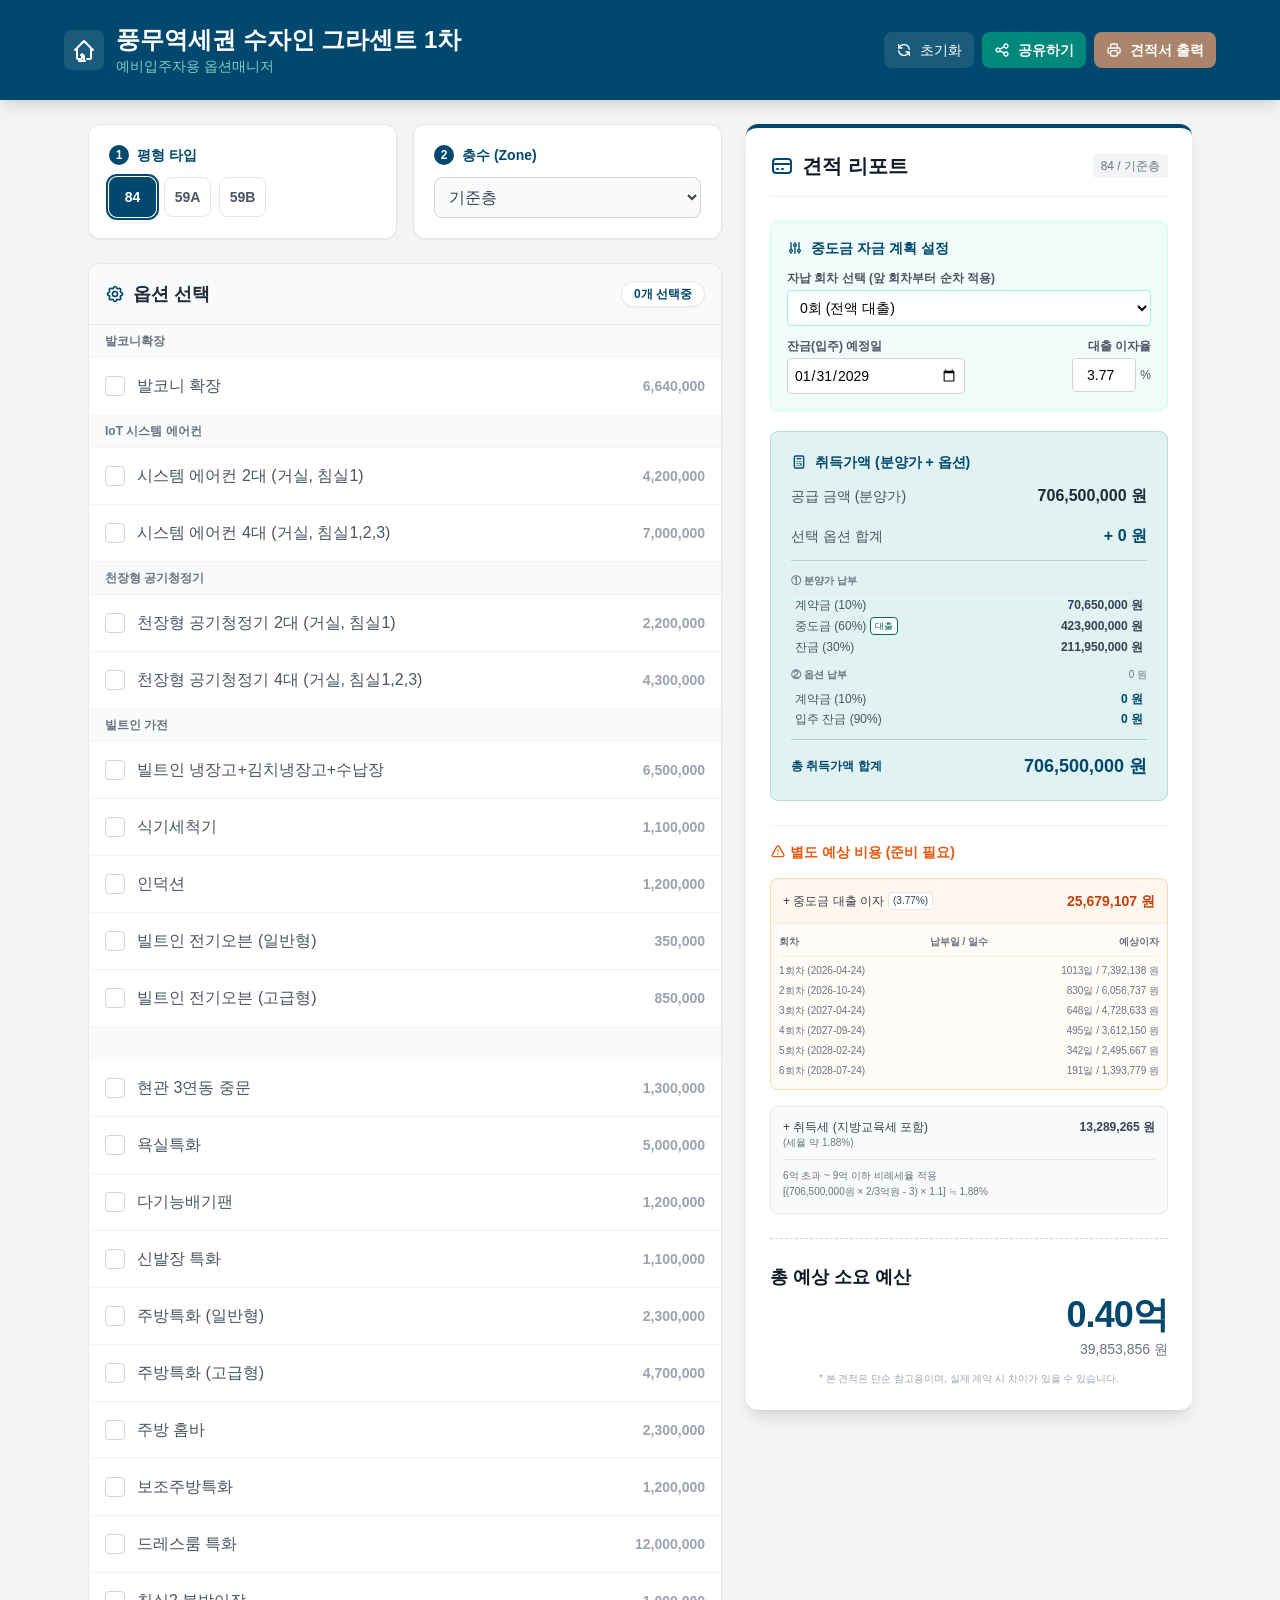
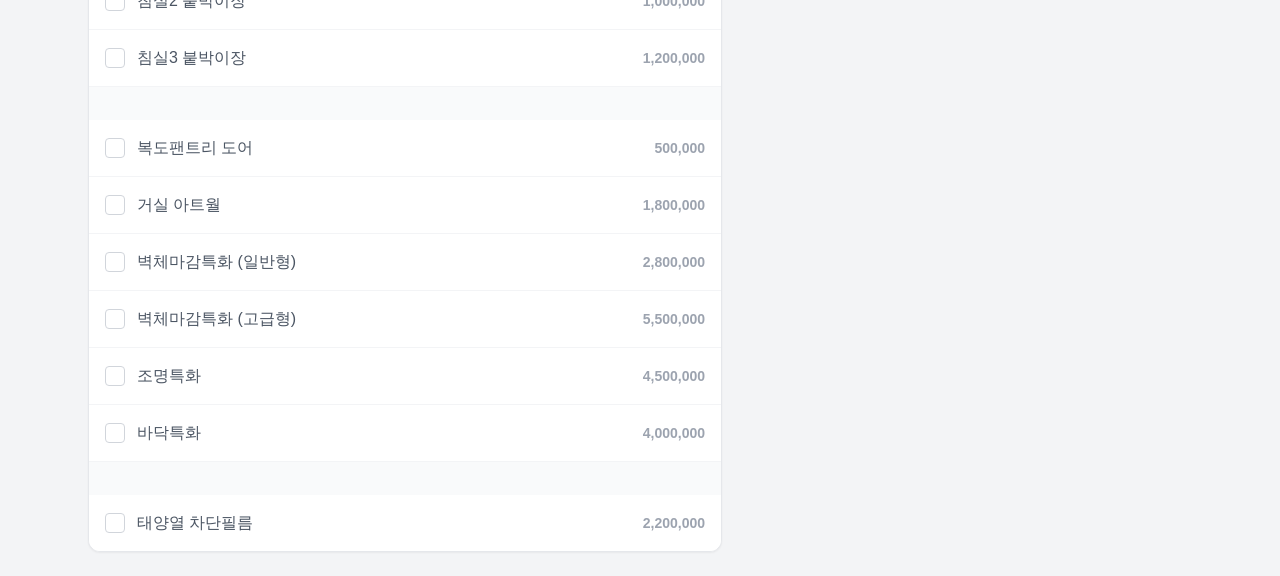
==== commit 8eb8e899: "g-tag 추가" ====
--- a/index.html
+++ b/index.html
@@ -2,6 +2,15 @@
 <html lang="ko">
 
 <head>
+    <!-- Google tag (gtag.js) -->
+    <script async src="https://www.googletagmanager.com/gtag/js?id=G-5E9TREFWSD"></script>
+    <script>
+      window.dataLayer = window.dataLayer || [];
+      function gtag(){dataLayer.push(arguments);}
+      gtag('js', new Date());
+      gtag('config', 'G-5E9TREFWSD');
+    </script>
+
     <meta http-equiv="Content-Type" content="text/html; charset=UTF-8">
     <meta name="viewport" content="width=device-width, initial-scale=1.0, maximum-scale=1.0, user-scalable=no">
     <title>풍무역세권 수자인 그라센트 1차</title>
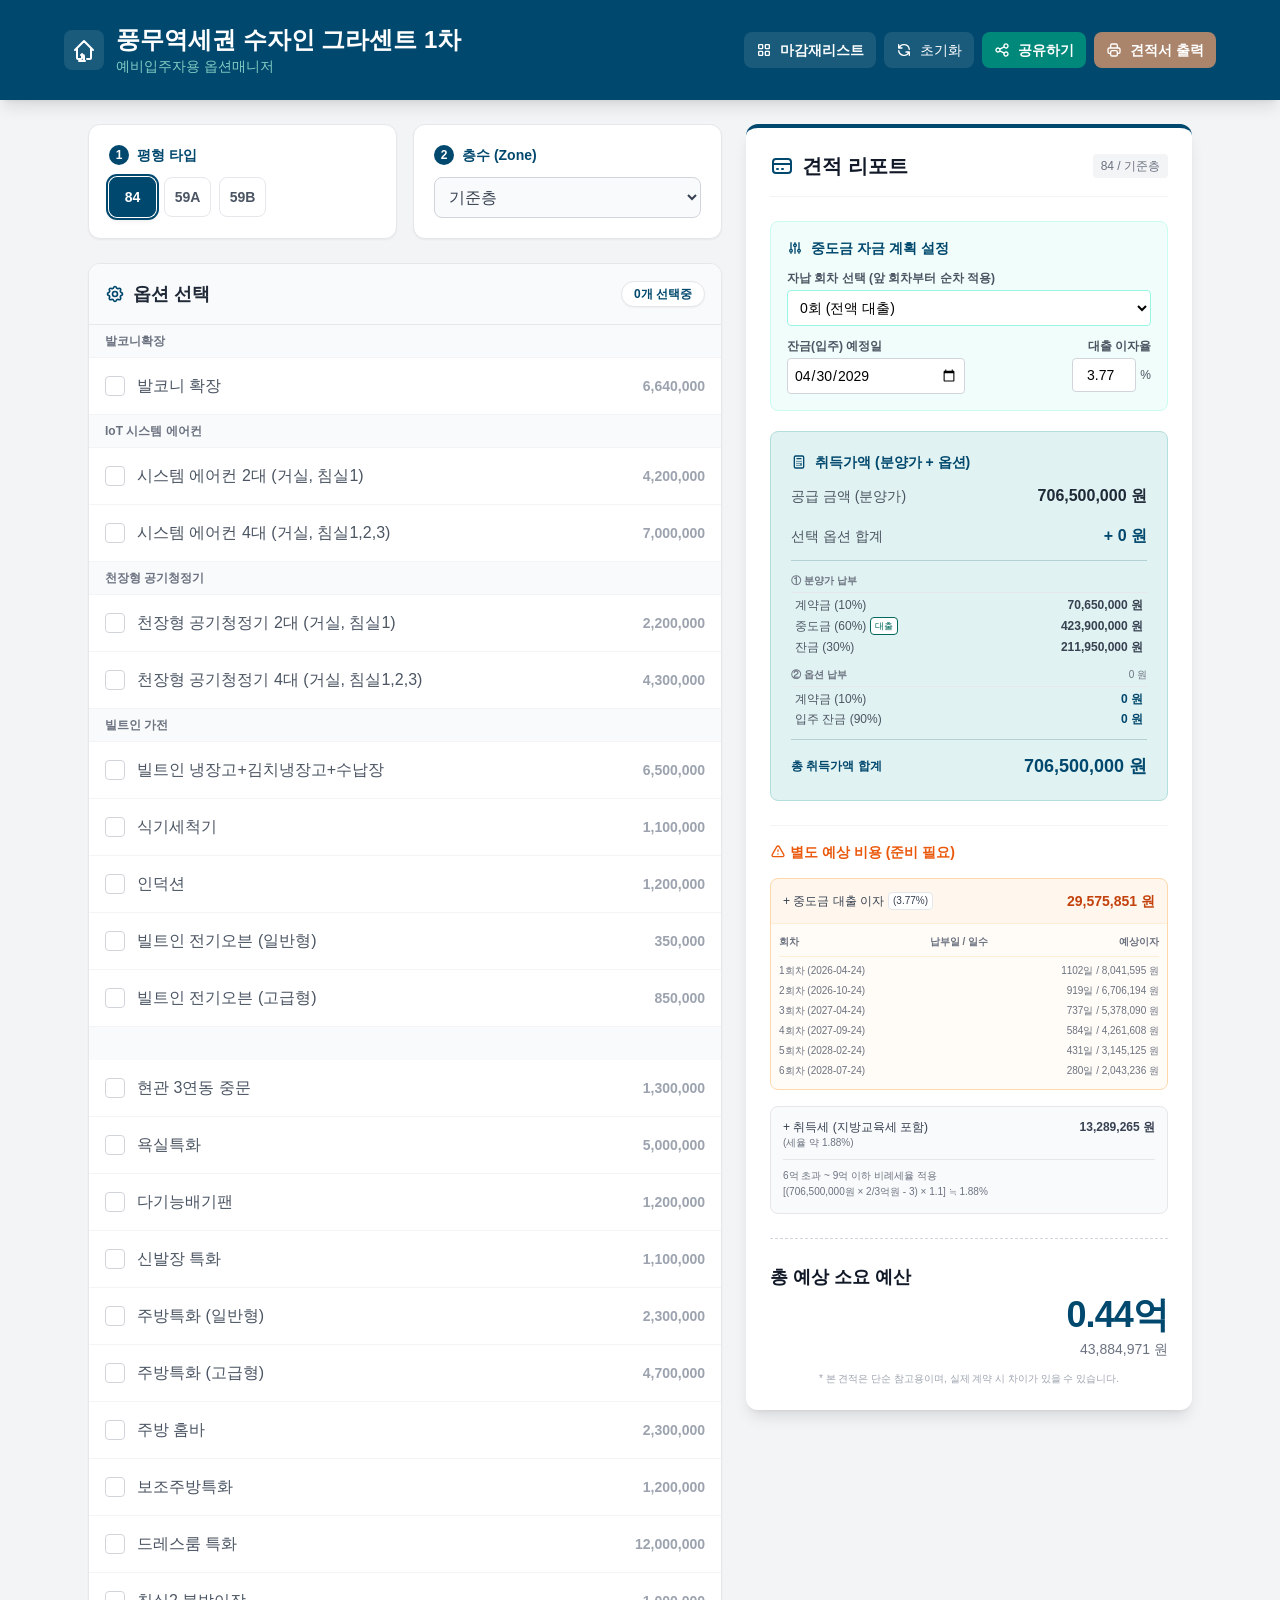
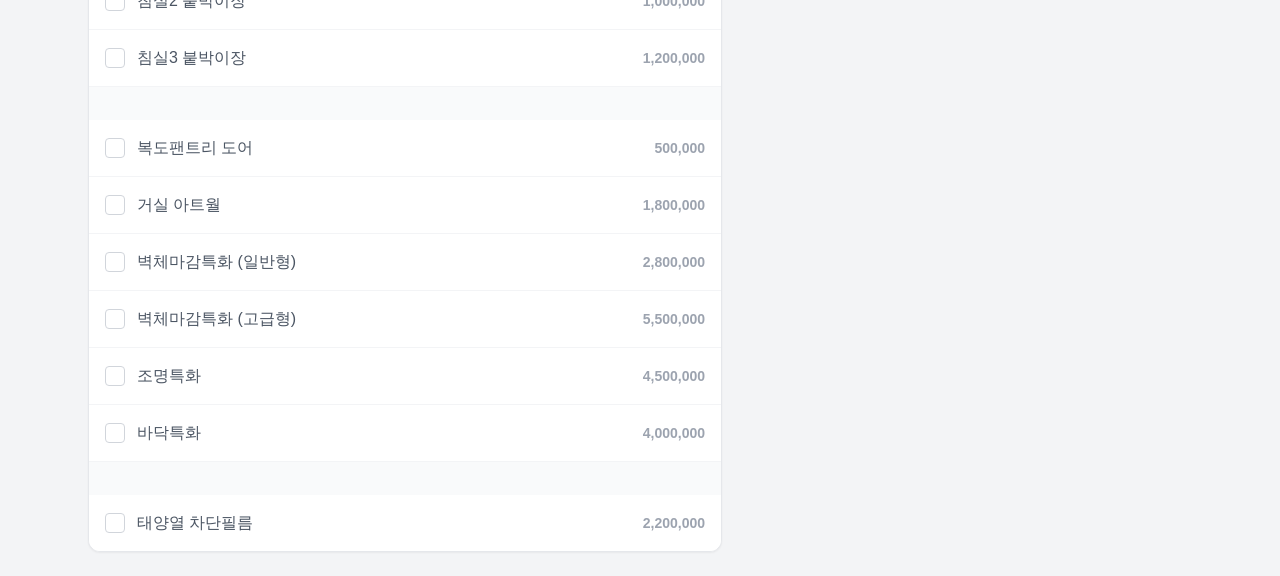
==== commit ec60e091: "메인 헤더에 마감재리스트 링크 추가" ====
--- a/index.html
+++ b/index.html
@@ -46,6 +46,15 @@
                 </div>
             </div>
             <div class="flex gap-2 w-full md:w-auto justify-end">
+                <a href="material.html" title="마감재리스트" aria-label="마감재리스트"
+                    class="px-3 py-2 bg-white/10 hover:bg-white/20 rounded-lg text-sm flex items-center gap-2 transition-colors font-semibold">
+                    <svg class="w-4 h-4" fill="none" stroke="currentColor" viewBox="0 0 24 24">
+                        <path stroke-linecap="round" stroke-linejoin="round" stroke-width="2"
+                            d="M4 5a1 1 0 011-1h4a1 1 0 011 1v4a1 1 0 01-1 1H5a1 1 0 01-1-1V5zm10 0a1 1 0 011-1h4a1 1 0 011 1v4a1 1 0 01-1 1h-4a1 1 0 01-1-1V5zM4 15a1 1 0 011-1h4a1 1 0 011 1v4a1 1 0 01-1 1H5a1 1 0 01-1-1v-4zm10 0a1 1 0 011-1h4a1 1 0 011 1v4a1 1 0 01-1 1h-4a1 1 0 01-1-1v-4z">
+                        </path>
+                    </svg>
+                    <span class="hidden md:inline">마감재리스트</span>
+                </a>
                 <button onclick="resetApp()"
                     class="px-3 py-2 bg-white/10 hover:bg-white/20 rounded-lg text-sm flex items-center gap-2 transition-colors">
                     <svg class="w-4 h-4" fill="none" stroke="currentColor" viewBox="0 0 24 24">
